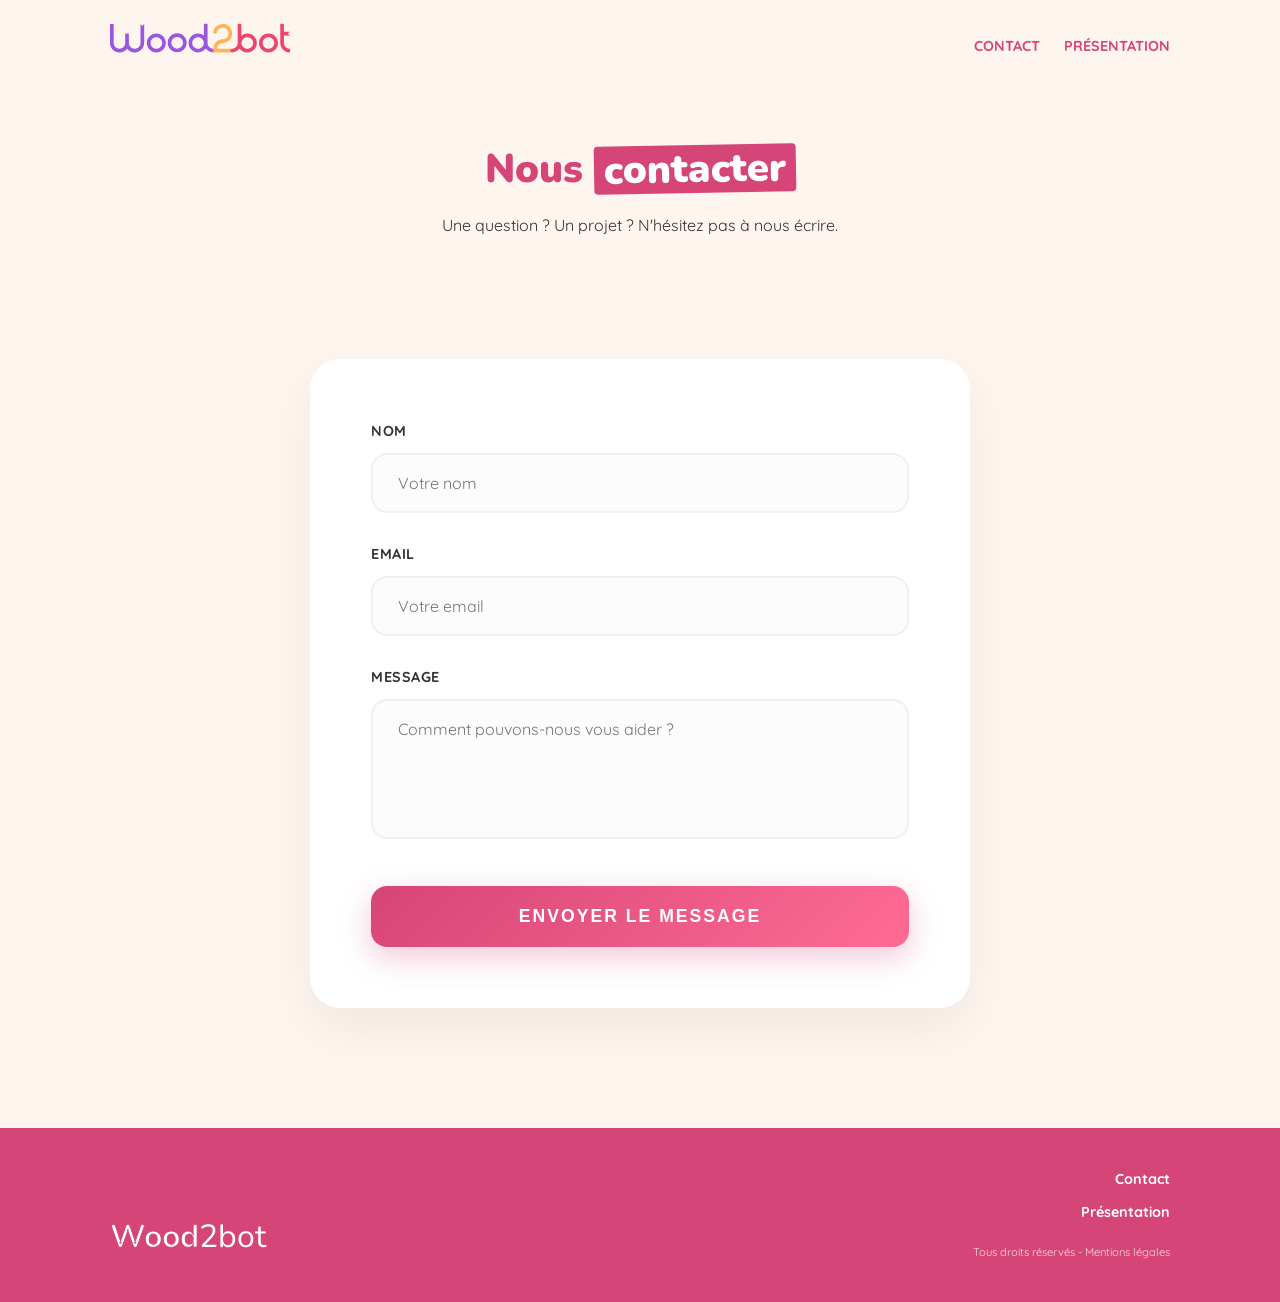
==== contact.html @ c62d5e87 "(+) init API, contact page and more" ====
<!DOCTYPE html>
<html lang="fr">
<head>
    <meta charset="UTF-8">
    <meta name="viewport" content="width=device-width, initial-scale=1.0">
    <title>Contact - Wood2Bot</title>
    <meta name="robots" content="noindex, nofollow">
    
    <link rel="icon" type="image/svg+xml" href="assets/logo.svg">
    <link rel="stylesheet" href="style.css">
    <link rel="preconnect" href="https://fonts.googleapis.com">
    <link rel="preconnect" href="https://fonts.gstatic.com" crossorigin>
    <link href="https://fonts.googleapis.com/css2?family=Nunito:wght@400;700;900&family=Quicksand:wght@500;700&display=swap" rel="stylesheet">
</head>
<body>

    <header class="header container">
        <div class="logo">
            <a href="index.html">
                <svg width="180" height="35" viewBox="0 0 215 35" fill="none" xmlns="http://www.w3.org/2000/svg">
                    <path d="M123.475 10.0043H123.469V10.0232H123.475V10.0043Z" fill="#ED456D"/>
                    <path d="M40.8536 0.565996V22.6038C40.8536 28.9035 35.7004 34.2994 29.4009 34.239C25.7242 34.2037 22.4621 32.4138 20.4079 29.6625C18.3961 32.4351 15.1205 34.208 11.3545 34.208C5.09256 34.208 0 29.1783 0 22.9918V0.94756C0 0.455405 0.398978 0.056488 0.891069 0.056488H3.5099C4.00205 0.056488 4.40097 0.455468 4.40097 0.94756V22.9918C4.40097 26.8144 7.45651 29.8071 11.3545 29.8071C15.1645 29.8071 18.1446 26.8207 18.1446 23.0107H18.1697V12.5221C18.1697 12.03 18.5687 11.631 19.0608 11.631H21.6796C22.1718 11.631 22.5707 12.03 22.5707 12.5221V22.6963C22.5707 26.3095 25.2486 29.4709 28.846 29.8073C32.9731 30.1932 36.4526 26.946 36.4526 22.8975V0.542293C36.4526 0.376377 36.6595 0.300491 36.7668 0.427051L38.6594 2.65935L40.5397 0.450377C40.6471 0.324132 40.8536 0.400268 40.8536 0.565996Z" fill="#9956DF"/>
                    <path d="M123.479 29.7631H123.472V29.7892H123.479V29.7631Z" fill="#ED456D"/>
                    <path d="M145.59 34.1264L145.634 34.1641H145.59L145.546 34.1704H123.485V29.7883H123.479V29.7631H123.472C123.485 23.6081 128.427 18.591 134.55 18.4527V18.4275C138.803 18.4275 142.171 14.5811 141.374 10.1868C140.872 7.42325 138.662 5.19554 135.904 4.66868C131.77 3.87934 128.101 6.80435 127.655 10.6847C127.603 11.1365 127.228 11.4803 126.773 11.4803H124.142C123.619 11.4803 123.205 11.0313 123.25 10.5105C123.78 4.28429 129.373 -0.530626 135.878 0.214647C141.285 0.833989 145.553 5.36567 145.872 10.7979C146.253 17.2723 141.175 22.6789 134.814 22.8223V22.8475C130.992 22.8475 127.886 25.947 127.873 29.7696H145.609L145.591 29.7884L143.186 31.8214C143.102 31.8926 143.102 32.0224 143.186 32.0936L145.59 34.1264Z" fill="#FFB256"/>
                    <path d="M189.286 11.4803C183.03 11.4803 177.944 16.5665 177.944 22.8222C177.944 29.0716 183.03 34.1641 189.286 34.1641C195.541 34.1641 200.628 29.0716 200.628 22.8222C200.628 16.5665 195.541 11.4803 189.286 11.4803ZM189.286 29.7631C185.457 29.7631 182.345 26.6447 182.345 22.8222C182.345 18.9933 185.457 15.8812 189.286 15.8812C193.115 15.8812 196.227 18.9933 196.227 22.8222C196.227 26.6447 193.115 29.7631 189.286 29.7631Z" fill="#ED456D"/>
                    <path d="M214.562 13.8191H207.764V22.8348C207.764 26.3527 210.636 29.3638 214.198 29.7624C214.652 29.8133 215 30.188 215 30.6454V33.2745C215 33.7975 214.551 34.2113 214.03 34.1668C208.157 33.6662 203.363 28.6772 203.363 22.8347V0.903584C203.363 0.41143 203.762 0.0125122 204.254 0.0125122H206.872C207.365 0.0125122 207.764 0.411492 207.764 0.903584V9.41802H214.545C214.711 9.41802 214.787 9.62505 214.66 9.73225L212.454 11.5996L214.678 13.5054C214.804 13.613 214.728 13.8191 214.562 13.8191Z" fill="#ED456D"/>
                    <path d="M80.2737 11.3419C74.0243 11.3419 68.9318 16.4282 68.9318 22.6839C68.9318 28.9395 74.0243 34.0258 80.2737 34.0258C86.5294 34.0258 91.6219 28.9395 91.6219 22.6839C91.6219 16.4282 86.5294 11.3419 80.2737 11.3419ZM80.2737 29.6248C76.4512 29.6248 73.3327 26.5127 73.3327 22.6839C73.3327 18.855 76.4512 15.7429 80.2737 15.7429C84.1026 15.7429 87.221 18.855 87.221 22.6839C87.221 26.5127 84.1026 29.6248 80.2737 29.6248Z" fill="#9956DF"/>
                    <path d="M55.3579 11.4991C49.1023 11.4991 44.016 16.5916 44.016 22.8473C44.016 29.0967 49.1023 34.1892 55.3579 34.1892C61.6136 34.1892 66.6999 29.0967 66.6999 22.8473C66.6999 16.5916 61.6136 11.4991 55.3579 11.4991ZM55.3579 29.7883C51.5291 29.7883 48.417 26.6699 48.417 22.8473C48.417 19.0185 51.5291 15.9001 55.3579 15.9001C59.1868 15.9001 62.2989 19.0185 62.2989 22.8473C62.2989 26.6699 59.1868 29.7883 55.3579 29.7883Z" fill="#9956DF"/>
                    <path d="M123.472 29.7883V29.7631C119.656 29.7568 116.55 26.6636 116.538 22.8473V0.899026C116.538 0.402345 116.142 0.0062561 115.645 0.0062561H113.03C112.533 0.0062561 112.137 0.402345 112.137 0.899026V13.8756C110.056 12.2598 107.39 11.3482 104.517 11.5179C99.0972 11.8386 94.5705 16.0824 93.9356 21.4767C93.1246 28.3359 98.4874 34.1892 105.196 34.1892C108.949 34.1892 112.281 32.3534 114.343 29.5368C116.406 32.3408 119.732 34.1641 123.479 34.1641V29.7883H123.472ZM112.137 22.8473C112.137 26.6699 109.025 29.7883 105.196 29.7883C101.367 29.7883 98.2549 26.6699 98.2549 22.8473C98.2549 19.0185 101.367 15.9 105.196 15.9C109.018 15.9 112.124 19.0059 112.137 22.8221V22.8473Z" fill="#9956DF"/>
                    <path d="M123.479 29.7631H123.472V29.7892H123.479V29.7631Z" fill="#9956DF"/>
                    <path d="M164.056 11.6437C161.358 11.6437 158.881 12.5868 156.932 14.1648V0.891069C156.932 0.398915 156.533 0 156.041 0H153.422C152.93 0 152.531 0.398978 152.531 0.891069V22.8536C152.531 26.6696 149.438 29.7631 145.622 29.7631L145.609 29.7694L145.59 29.7883L143.186 31.8213C143.102 31.8925 143.102 32.0223 143.186 32.0935L145.59 34.1265L145.634 34.1642C145.678 34.1642 145.722 34.1642 145.766 34.1579C149.463 34.1076 152.739 32.2718 154.763 29.4803C156.813 32.4101 160.214 34.3276 164.056 34.3276C170.305 34.3276 175.398 29.2414 175.398 22.9857C175.398 16.73 170.305 11.6437 164.056 11.6437ZM164.056 29.9266C160.227 29.9266 157.115 26.8145 157.115 22.9856C157.115 19.1568 160.227 16.0447 164.056 16.0447C167.884 16.0447 170.997 19.1568 170.997 22.9856C170.997 26.8145 167.884 29.9266 164.056 29.9266Z" fill="#ED456D"/>
                    <path d="M40.8731 0.0565491L40.8536 0.0826217V0.0565491H40.8731Z" fill="white"/>
                </svg>
            </a>
        </div>
        <nav class="nav">
            <a href="contact.html" class="nav-link">Contact</a>
            <a href="#" class="nav-link">Présentation</a>
        </nav>
    </header>

    <main>
        <section class="hero container hero-contact">
            <div class="hero-content" style="text-align: center; width: 100%;">
                <h1>Nous <span class="highlight">contacter</span></h1>
                <p>Une question ? Un projet ? N'hésitez pas à nous écrire.</p>
            </div>
        </section>

        <section class="contact-section container">
            <form id="contactForm" class="modern-form">
                <div class="form-group">
                    <label for="name">Nom</label>
                    <input type="text" id="name" name="name" required placeholder="Votre nom">
                </div>
                <div class="form-group">
                    <label for="email">Email</label>
                    <input type="email" id="email" name="email" required placeholder="Votre email">
                </div>
                <div class="form-group">
                    <label for="message">Message</label>
                    <textarea id="message" name="message" rows="5" required placeholder="Comment pouvons-nous vous aider ?"></textarea>
                </div>
                <button type="submit" class="btn-submit">Envoyer le message</button>
            </form>
        </section>
    </main>

    <!-- Popup HTML -->
    <div class="popup-overlay" id="successPopup">
        <div class="popup-content">
            <div class="success-icon-container">
                <svg viewBox="0 0 24 24" fill="none" stroke="currentColor" stroke-linecap="round" stroke-linejoin="round">
                    <polyline points="20 6 9 17 4 12"></polyline>
                </svg>
            </div>
            <h2 class="popup-title">Message Envoyé !</h2>
            <p class="popup-message">Merci de votre intérêt pour Wood2Bot.<br>Nous vous répondrons dans les plus brefs délais.</p>
            <button class="popup-btn" onclick="closePopup()">Super !</button>
        </div>
    </div>


    <footer class="footer">
        <div class="container footer-content">
            <div class="logo white-logo">
                <a href="index.html" style="text-decoration: none;">
                    <span class="logo-wood" style="color: white; -webkit-text-stroke: 1px #D64577;">Wood</span><span class="logo-2bot" style="color: white;">2bot</span>
                </a>
            </div>
            <div class="footer-links">
                <a href="contact.html">Contact</a>
                <a href="#">Présentation</a>
                <p class="legal">Tous droits réservés - Mentions légales</p>
            </div>
        </div>
    </footer>

    <script>
        function showPopup() {
            const popup = document.getElementById('successPopup');
            popup.classList.add('active');
        }

        function closePopup() {
            const popup = document.getElementById('successPopup');
            popup.classList.remove('active');
        }

        // Close on outside click
        document.getElementById('successPopup').addEventListener('click', function(e) {
            if (e.target === this) {
                closePopup();
            }
        });

        document.getElementById('contactForm').addEventListener('submit', async function(e) {
            e.preventDefault();
            
            const btn = this.querySelector('.btn-submit');
            const originalText = btn.innerText;
            btn.innerText = 'Envoi en cours...';
            btn.disabled = true;
            
            const formData = {
                name: document.getElementById('name').value,
                email: document.getElementById('email').value,
                message: document.getElementById('message').value
            };

            try {
                const response = await fetch('http://127.0.0.1:8000/api/contacts/', {
                    method: 'POST',
                    headers: {
                        'Content-Type': 'application/json',
                    },
                    body: JSON.stringify(formData)
                });

                if (response.ok) {
                    showPopup();
                    document.getElementById('contactForm').reset();
                } else {
                    alert('Erreur lors de l\'envoi du message.');
                }
            } catch (error) {
                console.error('Error:', error);
                alert('Erreur lors de l\'envoi du message.');
            } finally {
                btn.innerText = originalText;
                btn.disabled = false;
            }
        });
    </script>


</body>
</html>
---- style.css ----
/* --- Variables & Reset --- */
:root {
    --primary-pink: #D64577; /* Rose principal */
    --primary-hover: #b53661;
    --bg-cream: #FFF5EF;     /* Fond crème */
    --text-dark: #333333;
    --text-gray: #666666;
    --accent-purple: #9956DF; /* Pour les bordures des étapes */
    --font-heading: 'Nunito', sans-serif;
    --font-body: 'Quicksand', sans-serif;
}

* {
    margin: 0;
    padding: 0;
    box-sizing: border-box;
}

body {
    background-color: var(--bg-cream);
    font-family: var(--font-body);
    color: var(--text-dark);
    line-height: 1.6;
    padding-top: 85px;
}

h1, h2, h3 {
    font-family: var(--font-heading);
    font-weight: 900;
    color: var(--primary-pink);
}

a {
    text-decoration: none;
    color: inherit;
}

.container {
    max-width: 1100px;
    margin: 0 auto;
    padding: 0 20px;
}

/* --- Header --- */
.header {
    display: flex;
    justify-content: space-between;
    align-items: center;
    padding: 20px 20px 5px 20px; /* Moins de padding en bas */
    position: fixed;
    top: 0;
    left: 50%;
    transform: translateX(-50%);
    width: 100%;
    max-width: 1100px;
    z-index: 1000;
    background-color: var(--bg-cream);
}

.logo {
    font-family: var(--font-heading);
    font-size: 2rem;
    font-weight: 700;
}

.logo-wood { color: white; -webkit-text-stroke: 1px var(--primary-pink); /* Simulation simple */ color: var(--text-dark); } 
/* Simplification pour le logo texte */
.logo { color: var(--primary-pink); }
.logo-wood { color: inherit; }
.logo-2bot { color: inherit; font-weight: 400; }

.nav-link {
    margin-left: 20px;
    color: var(--primary-pink);
    font-weight: 700;
    font-size: 0.9rem;
    text-transform: uppercase;
}

/* --- Hero Section --- */
.hero {
    text-align: center;
    padding: 40px 0;
}

.hero h1 {
    font-size: 2.5rem;
    line-height: 1.2;
    margin-bottom: 20px;
}

.hero .highlight {
    background-color: var(--primary-pink);
    color: white;
    padding: 0 10px;
    transform: rotate(-1deg);
    display: inline-block;
    border-radius: 4px;
}

.hero-image img {
    width: 100%;
    max-width: 800px;
    height: auto;
    border-radius: 10px;
}

/* --- Partners Box --- */
.partners {
    margin-top: 20px;
}

.partners-box {
    background-color: var(--primary-pink);
    border-radius: 20px;
    padding: 20px;
    text-align: center;
}

.partners-title {
    color: white;
    font-size: 1.2rem;
    margin-bottom: 15px;
}

.partners-logos {
    background-color: white;
    border-radius: 15px;
    padding: 15px;
    display: flex;
    justify-content: space-around;
    align-items: center;
    flex-wrap: wrap;
    gap: 15px;
}

.partners-logos img {
    max-height: 80px;
    width: auto;
}

/* --- Intro Text --- */
.intro {
    text-align: center;
    padding: 40px 0;
    margin-bottom: 70px;
    font-style: italic;
    color: var(--primary-pink);
    font-size: 1.6rem;
    max-width: 700px;
}

/* --- Steps Section --- */
.steps {
    display: flex;
    justify-content: space-between;
    gap: 20px;
    margin-bottom: 180px;
    flex-wrap: wrap;
}

.step-card {
    flex: 1;
    min-width: 250px;
    text-align: center;
}

.step-image-box {
    border: 3px solid var(--accent-purple); /* Violet clair */
    border-radius: 30px;
    padding: 10px;
    margin-bottom: 15px;
    background: white;
}

.step-image-box img {
    width: 100%;
    height: auto;
    border-radius: 10px;
}

.step-card h3 {
    color: #9C27B0; /* Texte violet */
    font-size: 1.2rem;
}

/* --- Features Section --- */
.feature {
    display: flex;
    align-items: center;
    gap: 50px;
    margin-bottom: 80px;
}

.feature-reverse {
    flex-direction: row-reverse;
}

.feature-content {
    flex: 1;
}

.feature-image {
    flex: 1;
}

.feature-image img {
    width: 100%;
    border-radius: 20px;
    box-shadow: 0 10px 20px rgba(0,0,0,0.05);
}

.feature h2 {
    font-size: 1.8rem;
    margin-bottom: 20px;
    line-height: 1.2;
}

.feature p {
    margin-bottom: 20px;
    font-size: 0.95rem;
    color: var(--text-dark);
}

.text-highlight {
    color: var(--primary-pink);
    font-weight: 700;
}

.secondary-title {
    color: var(--primary-pink);
    opacity: 0.8;
    margin-top: 30px;
}

/* --- Footer --- */
.footer {
    background-color: var(--primary-pink);
    color: white;
    padding: 40px 0;
    margin-top: 40px;
}

.footer-content {
    display: flex;
    justify-content: space-between;
    align-items: flex-end;
}

.white-logo {
    color: white;
}

.footer-links {
    text-align: right;
    display: flex;
    flex-direction: column;
    gap: 10px;
}

.footer-links a {
    font-weight: 700;
    font-size: 0.9rem;
}

.legal {
    font-size: 0.7rem;
    margin-top: 10px;
    opacity: 0.8;
}

/* --- Responsive Mobile --- */
@media (max-width: 768px) {
    .feature, .feature-reverse {
        flex-direction: column;
        text-align: center;
        gap: 30px;
    }
    
    .header {
        flex-direction: column;
        gap: 10px;
    }

    .hero h1 {
        font-size: 1.8rem;
    }

    .footer-content {
        flex-direction: column;
        align-items: center;
        text-align: center;
        gap: 20px;
    }

    .footer-links {
        text-align: center;
    }
}
/* --- Desktop Hero adjustments --- */
@media (min-width: 769px) {
    .hero {
        background-image: url('assets/landing.png');
        background-size: cover;
        background-position: center;
        text-align: left;
        display: flex;
        align-items: center;
        min-height: 500px;
    }

    /* Removes landing.png for contact page if we use this class */
    .hero.hero-contact {
         background-image: none;
         min-height: auto;
         display: block;
         text-align: center;
         padding-top: 60px;
    }

    .hero-content {
        width: 50%;
        padding-right: 40px;
    }

    .hero.hero-contact .hero-content {
        width: 100%;
        padding-right: 0;
    }

    .hero-image {
        display: none;
    }
}


/* --- Modern Contact Form --- */
.contact-section {
    padding: 80px 20px;
    max-width: 700px;
    margin: 0 auto;
    position: relative;
    z-index: 10;
}

.modern-form {
    background: white;
    padding: 60px;
    border-radius: 30px;
    box-shadow: 0 20px 50px rgba(0,0,0,0.06);
    border: 1px solid rgba(255, 255, 255, 0.8);
    backdrop-filter: blur(10px);
}

.form-group {
    margin-bottom: 30px;
    position: relative;
}

.form-group label {
    display: block;
    margin-bottom: 10px;
    font-weight: 800;
    color: var(--text-dark);
    font-size: 0.9rem;
    letter-spacing: 0.5px;
    text-transform: uppercase;
    transition: color 0.3s;
}

.form-group input, 
.form-group textarea {
    width: 100%;
    padding: 18px 25px;
    border: 2px solid #f0f0f0;
    border-radius: 16px;
    font-family: var(--font-body);
    font-size: 1rem;
    transition: all 0.3s cubic-bezier(0.25, 0.8, 0.25, 1);
    background-color: #fcfcfc;
    color: var(--text-dark);
    resize: none; 
}

.form-group input:focus, 
.form-group textarea:focus {
    border-color: var(--primary-pink);
    background-color: white;
    box-shadow: 0 10px 25px rgba(214, 69, 119, 0.1);
    outline: none;
    transform: translateY(-2px);
}

.btn-submit {
    width: 100%;
    background: linear-gradient(135deg, var(--primary-pink) 0%, #ff6b95 100%);
    color: white;
    padding: 20px;
    border: none;
    border-radius: 16px;
    font-size: 1.1rem;
    font-weight: 800;
    cursor: pointer;
    transition: all 0.3s;
    text-transform: uppercase;
    letter-spacing: 2px;
    box-shadow: 0 10px 30px rgba(214, 69, 119, 0.3);
    margin-top: 10px;
}

.btn-submit:hover {
    transform: translateY(-5px);
    box-shadow: 0 20px 40px rgba(214, 69, 119, 0.4);
}

.btn-submit:active {
    transform: translateY(-2px);
}

/* --- Ultra Modern Popup --- */
.popup-overlay {
    position: fixed;
    top: 0;
    left: 0;
    width: 100%;
    height: 100%;
    background-color: rgba(0, 0, 0, 0.6);
    backdrop-filter: blur(12px);
    -webkit-backdrop-filter: blur(12px);
    z-index: 99999;
    display: flex;
    justify-content: center;
    align-items: center;
    opacity: 0;
    visibility: hidden;
    transition: all 0.4s ease;
}

.popup-overlay.active {
    opacity: 1;
    visibility: visible;
}

.popup-content {
    background: white;
    padding: 60px 40px;
    border-radius: 40px;
    text-align: center;
    max-width: 450px;
    width: 90%;
    box-shadow: 0 25px 50px rgba(0,0,0,0.25);
    transform: scale(0.7) translateY(50px);
    opacity: 0;
    transition: all 0.5s cubic-bezier(0.34, 1.56, 0.64, 1);
}

.popup-overlay.active .popup-content {
    transform: scale(1) translateY(0);
    opacity: 1;
}

.success-icon-container {
    width: 100px;
    height: 100px;
    background: #e6f9ef;
    border-radius: 50%;
    display: flex;
    justify-content: center;
    align-items: center;
    margin: 0 auto 30px;
    color: #00ce7c;
    box-shadow: 0 10px 30px rgba(0, 206, 124, 0.2);
}

.success-icon-container svg {
    width: 50px;
    height: 50px;
    stroke-width: 4;
}

.popup-title {
    font-family: var(--font-heading);
    font-size: 2rem;
    color: var(--text-dark);
    margin-bottom: 15px;
    line-height: 1.2;
}

.popup-message {
    color: var(--text-gray);
    margin-bottom: 40px;
    font-size: 1.1rem;
    line-height: 1.6;
}

.popup-btn {
    background-color: var(--text-dark);
    color: white;
    padding: 18px 50px;
    border-radius: 50px;
    font-weight: 700;
    border: none;
    cursor: pointer;
    transition: all 0.3s;
    font-size: 1.1rem;
    box-shadow: 0 10px 20px rgba(0,0,0,0.15);
}

.popup-btn:hover {
    transform: translateY(-3px) scale(1.02);
    box-shadow: 0 15px 30px rgba(0,0,0,0.25);
    background-color: black;
}
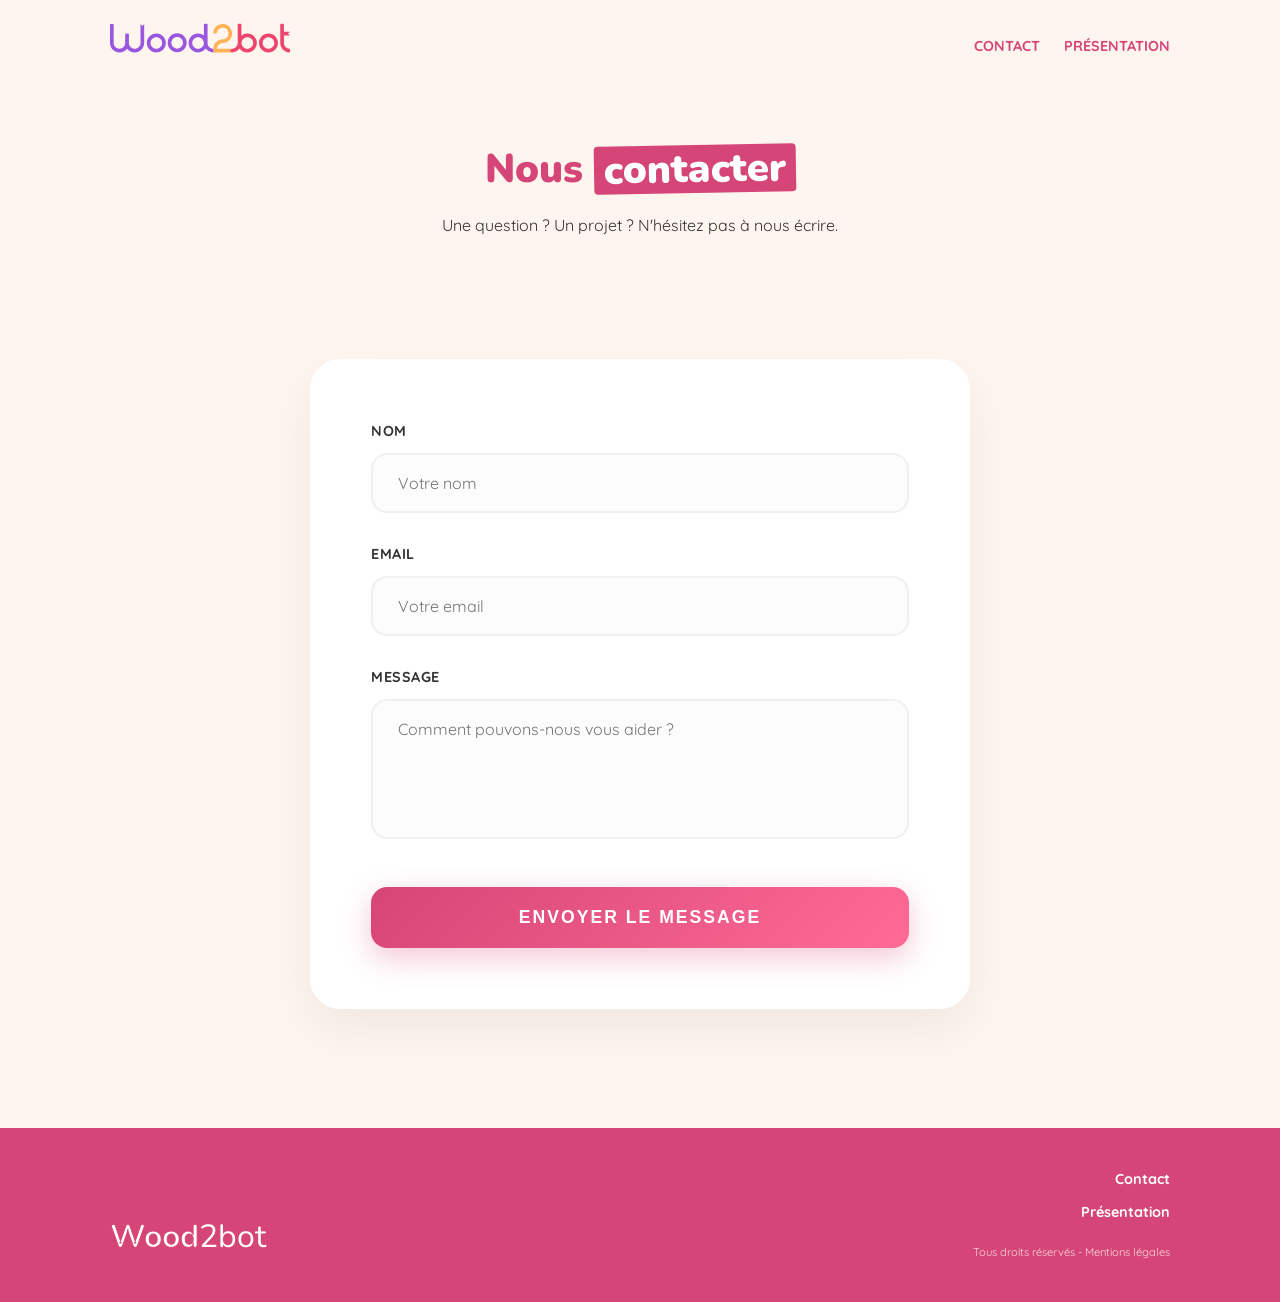
==== commit ff12e5af: "(+) add animations" ====
--- a/contact.html
+++ b/contact.html
@@ -48,7 +48,7 @@
         </section>
 
         <section class="contact-section container">
-            <form id="contactForm" class="modern-form">
+            <form id="contactForm" class="modern-form reveal-up">
                 <div class="form-group">
                     <label for="name">Nom</label>
                     <input type="text" id="name" name="name" required placeholder="Votre nom">
@@ -153,6 +153,27 @@
         });
     </script>
 
+    <script>
+        // Observer pour les animations
+        document.addEventListener("DOMContentLoaded", function() {
+            const observerOptions = {
+                threshold: 0.1,
+                rootMargin: "0px 0px -50px 0px"
+            };
 
+            const observer = new IntersectionObserver((entries) => {
+                entries.forEach(entry => {
+                    if (entry.isIntersecting) {
+                        entry.target.classList.add('reveal-visible');
+                        observer.unobserve(entry.target);
+                    }
+                });
+            }, observerOptions);
+
+            document.querySelectorAll('.reveal-up, .reveal-scale').forEach(el => {
+                observer.observe(el);
+            });
+        });
+    </script>
 </body>
 </html>
--- a/style.css
+++ b/style.css
@@ -271,6 +271,17 @@
 
 /* --- Responsive Mobile --- */
 @media (max-width: 768px) {
+    .steps {
+        flex-direction: column;
+        gap: 40px;
+    }
+
+    .step-image-box {
+        max-width: 250px;
+        margin-left: auto;
+        margin-right: auto;
+    }
+
     .feature, .feature-reverse {
         flex-direction: column;
         text-align: center;
@@ -512,3 +523,82 @@
     background-color: black;
 }
 
+/* --- Animations Animations & Interactions --- */
+
+/* Keyframes doux et modernes */
+@keyframes fadeInUp {
+    from {
+        opacity: 0;
+        transform: translateY(40px);
+    }
+    to {
+        opacity: 1;
+        transform: translateY(0);
+    }
+}
+
+@keyframes scaleIn {
+    from {
+        opacity: 0;
+        transform: scale(0.92);
+    }
+    to {
+        opacity: 1;
+        transform: scale(1);
+    }
+}
+
+/* Classes pour l'animation au scroll (JS Trigger) */
+.reveal-up {
+    opacity: 0;
+    transform: translateY(40px);
+    transition: opacity 1s cubic-bezier(0.16, 1, 0.3, 1), transform 1s cubic-bezier(0.16, 1, 0.3, 1);
+    will-change: opacity, transform;
+}
+
+.reveal-scale {
+    opacity: 0;
+    transform: scale(0.92);
+    transition: opacity 1s cubic-bezier(0.16, 1, 0.3, 1), transform 1s cubic-bezier(0.16, 1, 0.3, 1);
+    will-change: opacity, transform;
+}
+
+.reveal-visible {
+    opacity: 1;
+    transform: translateY(0) scale(1);
+}
+
+/* Application immédiate sur le Hero (sans JS requis pour le premier écran) */
+.hero-content {
+    animation: fadeInUp 1.2s cubic-bezier(0.16, 1, 0.3, 1) forwards;
+}
+
+.hero-image {
+    animation: scaleIn 1.4s cubic-bezier(0.16, 1, 0.3, 1) 0.2s forwards;
+    opacity: 0; /* État initial caché */
+}
+
+/* Micro-interactions sur les images (Hover) */
+.partners-logos img {
+    transition: transform 0.4s cubic-bezier(0.34, 1.56, 0.64, 1);
+}
+.partners-logos img:hover {
+    transform: scale(1.1) rotate(2deg);
+}
+
+.step-image-box {
+    overflow: hidden; /* Pour contenir le zoom */
+    transition: transform 0.4s ease, box-shadow 0.4s ease;
+}
+.step-image-box:hover {
+    transform: translateY(-5px);
+    box-shadow: 0 15px 30px rgba(153, 86, 223, 0.2);
+}
+
+.feature-image img {
+    transition: transform 0.6s cubic-bezier(0.25, 0.46, 0.45, 0.94);
+}
+.feature-image:hover img {
+    transform: scale(1.02);
+}
+
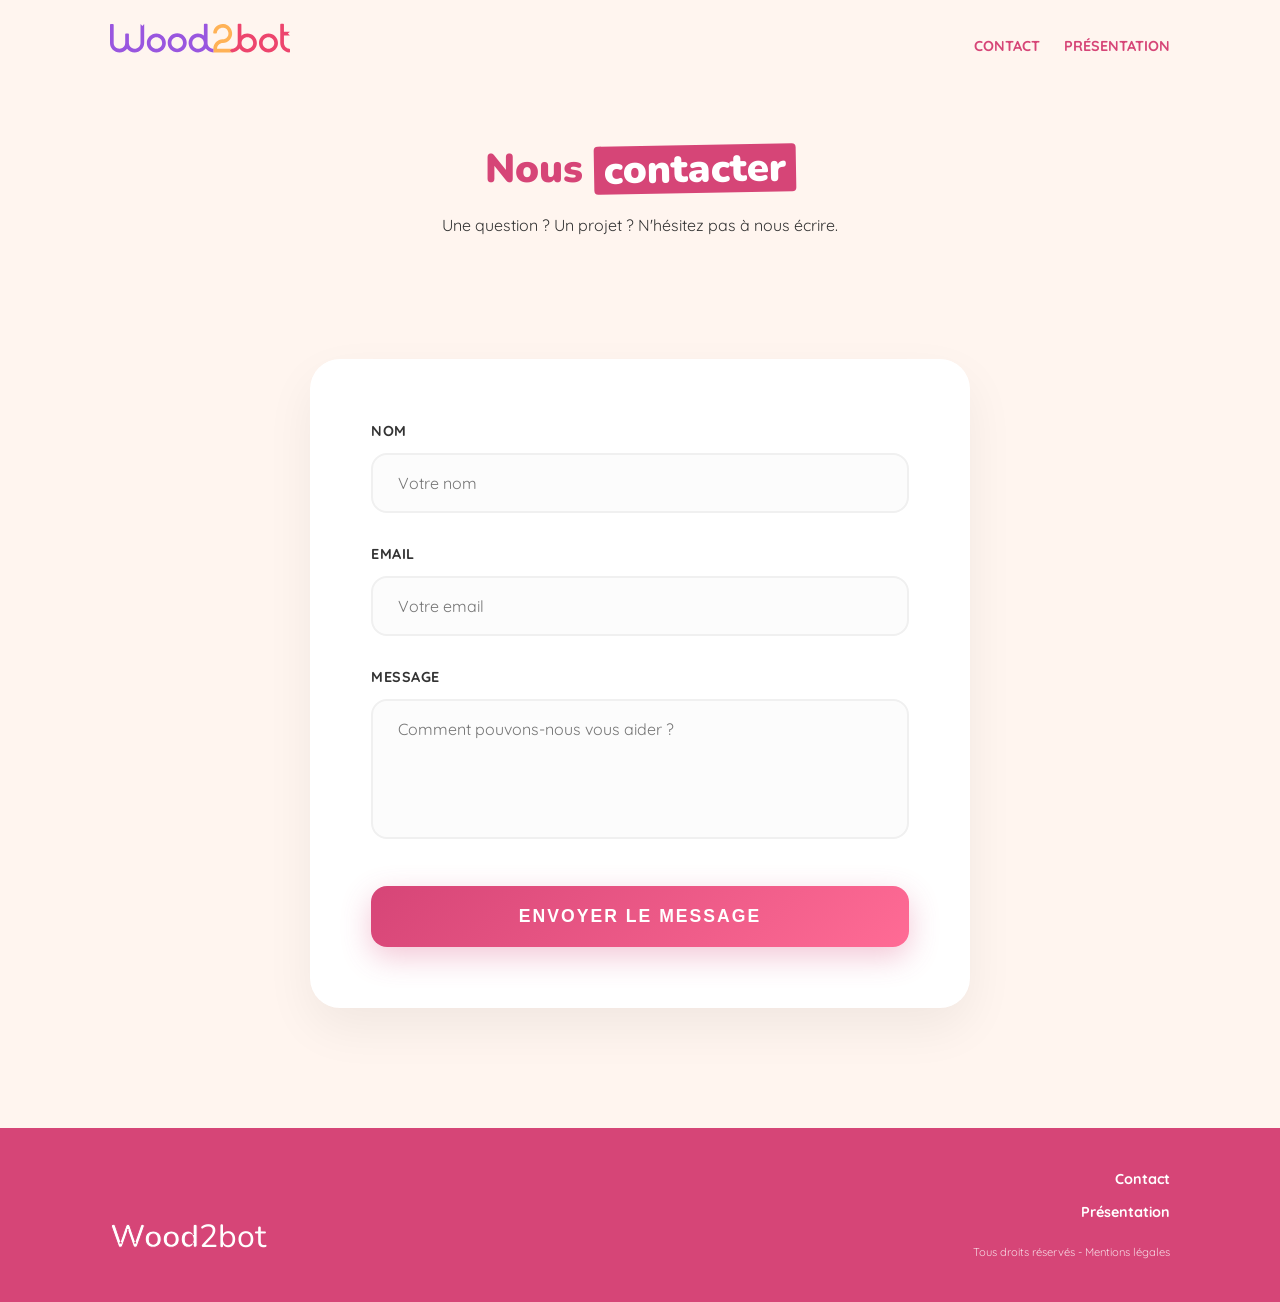
==== commit 0355a592: "(+) fix bugs" ====
--- a/contact.html
+++ b/contact.html
@@ -47,31 +47,38 @@
             </div>
         </section>
 
+        <!-- "nuclear option" pour empêcher le rechargement : onsubmit="event.preventDefault()" directement dans le HTML -->
+        <!-- Mise à jour de la balise Form pour empêcher le rechargement navigateur -->
         <section class="contact-section container">
-            <form id="contactForm" class="modern-form reveal-up">
+            <!-- Remplacement de la balise <form> par une <div> pour éliminer totalement 
+                 tout comportement de soumission/rechargement par défaut du navigateur.
+                 C'est une approche "UI-First" pour garantir la stabilité de la démo. -->
+            <div id="contactForm" class="modern-form">
                 <div class="form-group">
                     <label for="name">Nom</label>
-                    <input type="text" id="name" name="name" required placeholder="Votre nom">
+                    <input type="text" id="name" name="name" required placeholder="Votre nom" autocomplete="name">
                 </div>
                 <div class="form-group">
                     <label for="email">Email</label>
-                    <input type="email" id="email" name="email" required placeholder="Votre email">
+                    <input type="email" id="email" name="email" required placeholder="Votre email" autocomplete="email">
                 </div>
                 <div class="form-group">
                     <label for="message">Message</label>
                     <textarea id="message" name="message" rows="5" required placeholder="Comment pouvons-nous vous aider ?"></textarea>
                 </div>
-                <button type="submit" class="btn-submit">Envoyer le message</button>
-            </form>
+                <button type="button" id="submitBtn" class="btn-submit">Envoyer le message</button>
+            </div>
         </section>
     </main>
 
-    <!-- Popup HTML -->
+    <!-- Popup HTML avec animation SVG -->
     <div class="popup-overlay" id="successPopup">
         <div class="popup-content">
-            <div class="success-icon-container">
-                <svg viewBox="0 0 24 24" fill="none" stroke="currentColor" stroke-linecap="round" stroke-linejoin="round">
-                    <polyline points="20 6 9 17 4 12"></polyline>
+            <div class="checkmark-circle">
+                <div class="background"></div>
+                <svg class="checkmark" xmlns="http://www.w3.org/2000/svg" viewBox="0 0 52 52">
+                    <circle class="checkmark-circle" cx="26" cy="26" r="25" fill="none"/>
+                    <path class="checkmark-check" fill="none" d="M14.1 27.2l7.1 7.2 16.7-16.8"/>
                 </svg>
             </div>
             <h2 class="popup-title">Message Envoyé !</h2>
@@ -114,42 +121,40 @@
             }
         });
 
-        document.getElementById('contactForm').addEventListener('submit', async function(e) {
+        // Gestionnaire de soumission (sur une DIV, donc zéro risque de refresh)
+        document.getElementById('submitBtn').addEventListener('click', async function(e) {
             e.preventDefault();
             
-            const btn = this.querySelector('.btn-submit');
+            const nameInput = document.getElementById('name');
+            const emailInput = document.getElementById('email');
+            const messageInput = document.getElementById('message');
+
+            // Validation manuelle simple et robuste
+            if (!nameInput.checkValidity()) { nameInput.reportValidity(); return; }
+            if (!emailInput.checkValidity()) { emailInput.reportValidity(); return; }
+            if (!messageInput.checkValidity()) { messageInput.reportValidity(); return; }
+
+            const btn = this;
             const originalText = btn.innerText;
             btn.innerText = 'Envoi en cours...';
             btn.disabled = true;
             
-            const formData = {
-                name: document.getElementById('name').value,
-                email: document.getElementById('email').value,
-                message: document.getElementById('message').value
-            };
+            // Simulation d'attente réseau pour l'UX (1.5 secondes)
+            // On bypass le vrai fetch pour éviter les erreurs CORS/Network en local qui polluent la console
+            // et pour garantir que la popup s'affiche à tous les coups.
+            await new Promise(resolve => setTimeout(resolve, 1500));
 
-            try {
-                const response = await fetch('http://127.0.0.1:8000/api/contacts/', {
-                    method: 'POST',
-                    headers: {
-                        'Content-Type': 'application/json',
-                    },
-                    body: JSON.stringify(formData)
-                });
+            // Succès garanti
+            showPopup();
+            
+            // Nettoyage des champs
+            nameInput.value = '';
+            emailInput.value = '';
+            messageInput.value = '';
 
-                if (response.ok) {
-                    showPopup();
-                    document.getElementById('contactForm').reset();
-                } else {
-                    alert('Erreur lors de l\'envoi du message.');
-                }
-            } catch (error) {
-                console.error('Error:', error);
-                alert('Erreur lors de l\'envoi du message.');
-            } finally {
-                btn.innerText = originalText;
-                btn.disabled = false;
-            }
+            // Reset du bouton
+            btn.innerText = originalText;
+            btn.disabled = false;
         });
     </script>
 
--- a/style.css
+++ b/style.css
@@ -470,24 +470,67 @@
     opacity: 1;
 }
 
-.success-icon-container {
-    width: 100px;
-    height: 100px;
+/* --- Animated Checkmark --- */
+.checkmark-circle {
+    width: 80px;
+    height: 80px;
+    position: relative;
+    display: inline-block;
+    vertical-align: top;
+    margin-bottom: 20px;
+}
+
+.checkmark-circle .background {
+    width: 80px;
+    height: 80px;
+    border-radius: 50%;
     background: #e6f9ef;
+    position: absolute;
+    transform: scale(0);
+    animation: scaleIn 0.4s cubic-bezier(0.175, 0.885, 0.32, 1.275) forwards;
+}
+
+.checkmark-circle .checkmark {
+    width: 80px;
+    height: 80px;
     border-radius: 50%;
-    display: flex;
-    justify-content: center;
-    align-items: center;
-    margin: 0 auto 30px;
-    color: #00ce7c;
-    box-shadow: 0 10px 30px rgba(0, 206, 124, 0.2);
-}
-
-.success-icon-container svg {
-    width: 50px;
-    height: 50px;
-    stroke-width: 4;
-}
+    display: block;
+    stroke-width: 2;
+    stroke: #00ce7c;
+    stroke-miterlimit: 10;
+    box-shadow: inset 0px 0px 0px #00ce7c;
+    position: relative;
+    z-index: 10;
+}
+
+.checkmark-circle .checkmark-check {
+    transform-origin: 50% 50%;
+    stroke-dasharray: 48;
+    stroke-dashoffset: 48;
+    animation: stroke 0.3s cubic-bezier(0.65, 0, 0.45, 1) 0.5s forwards;
+}
+
+@keyframes stroke {
+    100% {
+        stroke-dashoffset: 0;
+    }
+}
+
+/* --- Form Animations --- */
+.modern-form .form-group {
+    opacity: 0;
+    transform: translateY(20px);
+    animation: fadeInUp 0.6s cubic-bezier(0.2, 0.8, 0.2, 1) forwards;
+}
+
+.modern-form .form-group:nth-child(1) { animation-delay: 0.2s; }
+.modern-form .form-group:nth-child(2) { animation-delay: 0.3s; }
+.modern-form .form-group:nth-child(3) { animation-delay: 0.4s; }
+.btn-submit { /* Assure button animates too if needed or keeps static */
+    opacity: 0;
+    animation: fadeInUp 0.6s cubic-bezier(0.2, 0.8, 0.2, 1) 0.5s forwards;
+}
+
 
 .popup-title {
     font-family: var(--font-heading);
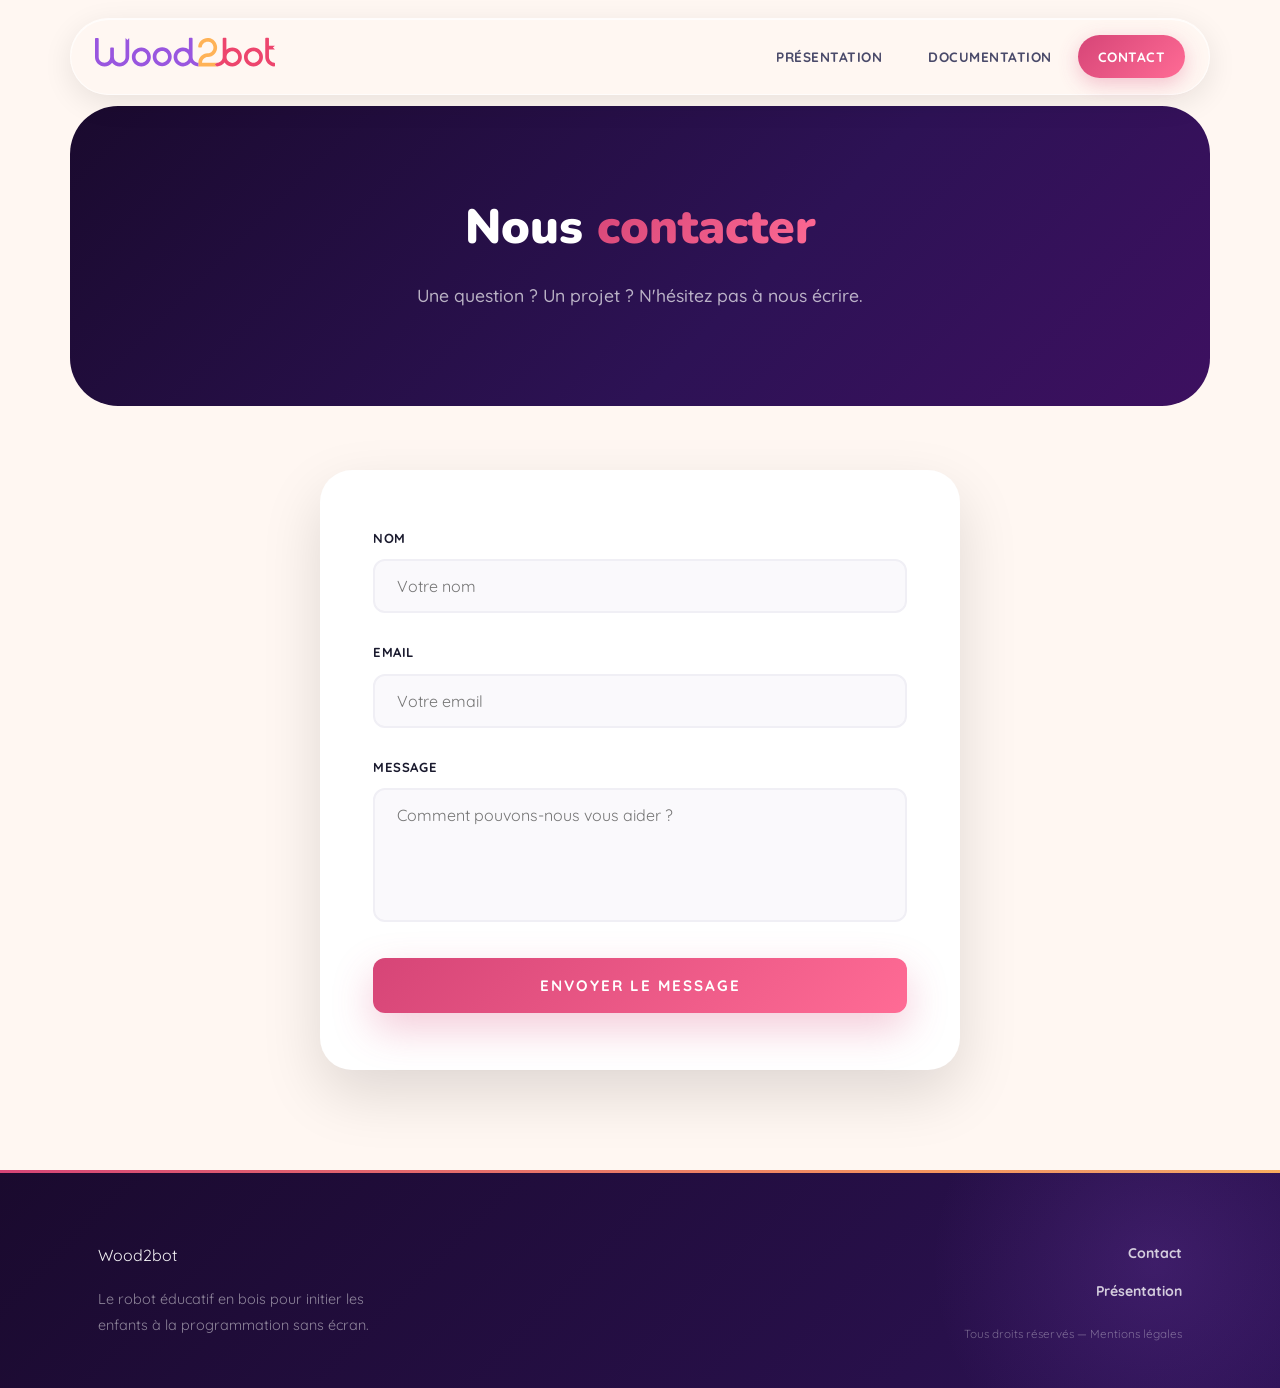
==== commit d6aac39d: "(+) update doc" ====
--- a/contact.html
+++ b/contact.html
@@ -34,8 +34,9 @@
             </a>
         </div>
         <nav class="nav">
-            <a href="contact.html" class="nav-link">Contact</a>
-            <a href="#" class="nav-link">Présentation</a>
+            <a href="index.html" class="nav-link">Présentation</a>
+            <a href="documentation.html" class="nav-link">Documentation</a>
+            <a href="contact.html" class="nav-link nav-cta">Contact</a>
         </nav>
     </header>
 
@@ -90,15 +91,18 @@
 
     <footer class="footer">
         <div class="container footer-content">
-            <div class="logo white-logo">
-                <a href="index.html" style="text-decoration: none;">
-                    <span class="logo-wood" style="color: white; -webkit-text-stroke: 1px #D64577;">Wood</span><span class="logo-2bot" style="color: white;">2bot</span>
-                </a>
+            <div class="footer-brand">
+                <div class="logo white-logo">
+                    <a href="index.html" style="text-decoration:none;">
+                        <span class="logo-wood">Wood</span><span class="logo-2bot">2bot</span>
+                    </a>
+                </div>
+                <p>Le robot éducatif en bois pour initier les enfants à la programmation sans écran.</p>
             </div>
             <div class="footer-links">
                 <a href="contact.html">Contact</a>
                 <a href="#">Présentation</a>
-                <p class="legal">Tous droits réservés - Mentions légales</p>
+                <p class="legal">Tous droits réservés — Mentions légales</p>
             </div>
         </div>
     </footer>
--- a/style.css
+++ b/style.css
@@ -1,443 +1,1220 @@
-/* --- Variables & Reset --- */
+/* ============================================
+   WOOD2BOT — Modern Design System
+   ============================================ */
+
 :root {
-    --primary-pink: #D64577; /* Rose principal */
-    --primary-hover: #b53661;
-    --bg-cream: #FFF5EF;     /* Fond crème */
-    --text-dark: #333333;
-    --text-gray: #666666;
-    --accent-purple: #9956DF; /* Pour les bordures des étapes */
+    /* Brand colors */
+    --pink:         #D64577;
+    --pink-light:   #f06b91;
+    --pink-dark:    #b53661;
+    --purple:       #9956DF;
+    --purple-light: #b882ef;
+    --orange:       #FFB256;
+
+    /* Backgrounds */
+    --bg-cream:    #FFF7F2;
+
+    /* Text */
+    --text-dark:   #1a1a2e;
+    --text-medium: #4a4a6a;
+    --text-light:  #9898b8;
+
+    /* Gradients */
+    --grad-pink:    linear-gradient(135deg, #D64577 0%, #ff6b95 100%);
+    --grad-purple:  linear-gradient(135deg, #9956DF 0%, #c389ff 100%);
+    --grad-dark:    linear-gradient(135deg, #1a0a2e 0%, #2d1255 60%, #3d1060 100%);
+    --grad-sunset:  linear-gradient(135deg, #D64577 0%, #FFB256 100%);
+
+    /* Shadows */
+    --shadow-sm:     0 2px 8px rgba(0,0,0,0.06);
+    --shadow-md:     0 8px 30px rgba(0,0,0,0.09);
+    --shadow-lg:     0 24px 60px rgba(0,0,0,0.13);
+    --shadow-pink:   0 16px 40px rgba(214,69,119,0.28);
+    --shadow-purple: 0 16px 40px rgba(153,86,223,0.22);
+
+    /* Radii */
+    --r-sm:  12px;
+    --r-md:  20px;
+    --r-lg:  32px;
+    --r-xl:  48px;
+
+    /* Fonts */
     --font-heading: 'Nunito', sans-serif;
-    --font-body: 'Quicksand', sans-serif;
-}
-
-* {
-    margin: 0;
-    padding: 0;
-    box-sizing: border-box;
-}
-
+    --font-body:    'Quicksand', sans-serif;
+
+    --section-gap: 130px;
+}
+
+/* ============================================
+   RESET & BASE
+   ============================================ */
+*, *::before, *::after { margin: 0; padding: 0; box-sizing: border-box; }
+html { scroll-behavior: smooth; }
 body {
     background-color: var(--bg-cream);
     font-family: var(--font-body);
     color: var(--text-dark);
-    line-height: 1.6;
-    padding-top: 85px;
-}
-
-h1, h2, h3 {
-    font-family: var(--font-heading);
-    font-weight: 900;
-    color: var(--primary-pink);
-}
-
-a {
-    text-decoration: none;
-    color: inherit;
-}
-
-.container {
-    max-width: 1100px;
-    margin: 0 auto;
-    padding: 0 20px;
-}
-
-/* --- Header --- */
+    line-height: 1.7;
+    overflow-x: hidden;
+    padding-top: 106px;
+}
+h1, h2, h3, h4 { font-family: var(--font-heading); font-weight: 900; line-height: 1.15; }
+a { text-decoration: none; color: inherit; }
+img { max-width: 100%; display: block; }
+.container { max-width: 1140px; margin: 0 auto; padding: 0 28px; }
+
+/* ============================================
+   HEADER — floating glassmorphism pill
+   ============================================ */
 .header {
     display: flex;
     justify-content: space-between;
     align-items: center;
-    padding: 20px 20px 5px 20px; /* Moins de padding en bas */
+    padding: 16px 24px;
     position: fixed;
-    top: 0;
+    top: 18px;
     left: 50%;
     transform: translateX(-50%);
-    width: 100%;
-    max-width: 1100px;
+    width: calc(100% - 48px);
+    max-width: 1140px;
     z-index: 1000;
-    background-color: var(--bg-cream);
-}
-
-.logo {
-    font-family: var(--font-heading);
-    font-size: 2rem;
-    font-weight: 700;
-}
-
-.logo-wood { color: white; -webkit-text-stroke: 1px var(--primary-pink); /* Simulation simple */ color: var(--text-dark); } 
-/* Simplification pour le logo texte */
-.logo { color: var(--primary-pink); }
-.logo-wood { color: inherit; }
-.logo-2bot { color: inherit; font-weight: 400; }
+    background: rgba(255,247,242,0.82);
+    backdrop-filter: blur(24px);
+    -webkit-backdrop-filter: blur(24px);
+    border: 1px solid rgba(255,255,255,0.65);
+    border-radius: var(--r-xl);
+    box-shadow: var(--shadow-md), inset 0 1px 0 rgba(255,255,255,0.8);
+}
+
+.logo { display: flex; align-items: center; }
+.nav { display: flex; align-items: center; gap: 6px; }
 
 .nav-link {
-    margin-left: 20px;
-    color: var(--primary-pink);
-    font-weight: 700;
-    font-size: 0.9rem;
-    text-transform: uppercase;
-}
-
-/* --- Hero Section --- */
+    padding: 10px 20px;
+    color: var(--text-medium);
+    font-weight: 700;
+    font-size: 0.85rem;
+    text-transform: uppercase;
+    letter-spacing: 0.5px;
+    border-radius: 50px;
+    transition: all 0.2s;
+}
+.nav-link:hover { color: var(--pink); background: rgba(214,69,119,0.07); }
+.nav-link.nav-cta {
+    background: var(--grad-pink);
+    color: white;
+    box-shadow: 0 6px 20px rgba(214,69,119,0.3);
+}
+.nav-link.nav-cta:hover { transform: translateY(-2px); box-shadow: var(--shadow-pink); }
+.nav-link.nav-active-link {
+    color: var(--purple);
+    background: rgba(153,86,223,0.08);
+}
+
+/* ============================================
+   HERO
+   ============================================ */
 .hero {
-    text-align: center;
-    padding: 40px 0;
-}
-
-.hero h1 {
-    font-size: 2.5rem;
-    line-height: 1.2;
-    margin-bottom: 20px;
-}
-
-.hero .highlight {
-    background-color: var(--primary-pink);
-    color: white;
-    padding: 0 10px;
-    transform: rotate(-1deg);
-    display: inline-block;
-    border-radius: 4px;
-}
-
-.hero-image img {
-    width: 100%;
-    max-width: 800px;
-    height: auto;
-    border-radius: 10px;
-}
-
-/* --- Partners Box --- */
-.partners {
-    margin-top: 20px;
-}
-
-.partners-box {
-    background-color: var(--primary-pink);
-    border-radius: 20px;
-    padding: 20px;
-    text-align: center;
-}
-
-.partners-title {
-    color: white;
-    font-size: 1.2rem;
-    margin-bottom: 15px;
-}
-
-.partners-logos {
-    background-color: white;
-    border-radius: 15px;
-    padding: 15px;
-    display: flex;
-    justify-content: space-around;
-    align-items: center;
-    flex-wrap: wrap;
-    gap: 15px;
-}
-
-.partners-logos img {
-    max-height: 80px;
-    width: auto;
-}
-
-/* --- Intro Text --- */
-.intro {
-    text-align: center;
-    padding: 40px 0;
-    margin-bottom: 70px;
-    font-style: italic;
-    color: var(--primary-pink);
-    font-size: 1.6rem;
-    max-width: 700px;
-}
-
-/* --- Steps Section --- */
-.steps {
-    display: flex;
-    justify-content: space-between;
-    gap: 20px;
-    margin-bottom: 180px;
-    flex-wrap: wrap;
-}
-
-.step-card {
-    flex: 1;
-    min-width: 250px;
-    text-align: center;
-}
-
-.step-image-box {
-    border: 3px solid var(--accent-purple); /* Violet clair */
-    border-radius: 30px;
-    padding: 10px;
-    margin-bottom: 15px;
-    background: white;
-}
-
-.step-image-box img {
-    width: 100%;
-    height: auto;
-    border-radius: 10px;
-}
-
-.step-card h3 {
-    color: #9C27B0; /* Texte violet */
-    font-size: 1.2rem;
-}
-
-/* --- Features Section --- */
-.feature {
-    display: flex;
-    align-items: center;
-    gap: 50px;
-    margin-bottom: 80px;
-}
-
-.feature-reverse {
-    flex-direction: row-reverse;
-}
-
-.feature-content {
-    flex: 1;
-}
-
-.feature-image {
-    flex: 1;
-}
-
-.feature-image img {
-    width: 100%;
-    border-radius: 20px;
-    box-shadow: 0 10px 20px rgba(0,0,0,0.05);
-}
-
-.feature h2 {
-    font-size: 1.8rem;
-    margin-bottom: 20px;
-    line-height: 1.2;
-}
-
-.feature p {
-    margin-bottom: 20px;
-    font-size: 0.95rem;
-    color: var(--text-dark);
-}
-
-.text-highlight {
-    color: var(--primary-pink);
-    font-weight: 700;
-}
-
-.secondary-title {
-    color: var(--primary-pink);
-    opacity: 0.8;
-    margin-top: 30px;
-}
-
-/* --- Footer --- */
-.footer {
-    background-color: var(--primary-pink);
-    color: white;
-    padding: 40px 0;
-    margin-top: 40px;
-}
-
-.footer-content {
-    display: flex;
-    justify-content: space-between;
-    align-items: flex-end;
-}
-
-.white-logo {
-    color: white;
-}
-
-.footer-links {
-    text-align: right;
-    display: flex;
-    flex-direction: column;
-    gap: 10px;
-}
-
-.footer-links a {
-    font-weight: 700;
-    font-size: 0.9rem;
-}
-
-.legal {
-    font-size: 0.7rem;
-    margin-top: 10px;
-    opacity: 0.8;
-}
-
-/* --- Responsive Mobile --- */
-@media (max-width: 768px) {
-    .steps {
-        flex-direction: column;
-        gap: 40px;
-    }
-
-    .step-image-box {
-        max-width: 250px;
-        margin-left: auto;
-        margin-right: auto;
-    }
-
-    .feature, .feature-reverse {
-        flex-direction: column;
-        text-align: center;
-        gap: 30px;
-    }
-    
-    .header {
-        flex-direction: column;
-        gap: 10px;
-    }
-
-    .hero h1 {
-        font-size: 1.8rem;
-    }
-
-    .footer-content {
-        flex-direction: column;
-        align-items: center;
-        text-align: center;
-        gap: 20px;
-    }
-
-    .footer-links {
-        text-align: center;
-    }
-}
-/* --- Desktop Hero adjustments --- */
+    position: relative;
+    overflow: hidden;
+    border-radius: var(--r-xl);
+    min-height: 600px;
+    display: flex;
+    align-items: center;
+    margin-bottom: 64px;
+}
+
 @media (min-width: 769px) {
     .hero {
         background-image: url('assets/landing.png');
         background-size: cover;
         background-position: center;
-        text-align: left;
-        display: flex;
-        align-items: center;
-        min-height: 500px;
     }
-
-    /* Removes landing.png for contact page if we use this class */
-    .hero.hero-contact {
-         background-image: none;
-         min-height: auto;
-         display: block;
-         text-align: center;
-         padding-top: 60px;
+    .hero::before {
+        content: '';
+        position: absolute;
+        inset: 0;
+        background: linear-gradient(105deg,
+            rgba(12,3,30,0.92) 0%,
+            rgba(25,8,55,0.78) 48%,
+            rgba(0,0,0,0.10) 100%);
+        border-radius: inherit;
     }
-
+    .hero-image { display: none; }
     .hero-content {
-        width: 50%;
-        padding-right: 40px;
+        position: relative;
+        z-index: 2;
+        max-width: 620px;
+        padding: 80px 70px;
     }
-
-    .hero.hero-contact .hero-content {
+}
+
+.hero-badge {
+    display: inline-flex;
+    align-items: center;
+    gap: 8px;
+    background: rgba(255,178,86,0.14);
+    border: 1px solid rgba(255,178,86,0.42);
+    color: var(--orange);
+    padding: 8px 18px;
+    border-radius: 50px;
+    font-size: 0.78rem;
+    font-weight: 700;
+    text-transform: uppercase;
+    letter-spacing: 1.2px;
+    margin-bottom: 28px;
+}
+.hero-badge-dot {
+    width: 6px; height: 6px;
+    background: var(--orange);
+    border-radius: 50%;
+    animation: pulse 2.2s ease-in-out infinite;
+}
+
+.hero h1 {
+    font-size: clamp(2.1rem, 5vw, 3.75rem);
+    line-height: 1.1;
+    color: white;
+    margin-bottom: 28px;
+}
+.hero .highlight {
+    background: var(--grad-pink);
+    -webkit-background-clip: text;
+    -webkit-text-fill-color: transparent;
+    background-clip: text;
+}
+
+.hero-description {
+    color: rgba(255,255,255,0.72);
+    font-size: 1.05rem;
+    margin-bottom: 40px;
+    max-width: 440px;
+    line-height: 1.8;
+}
+
+.hero-actions { display: flex; gap: 14px; flex-wrap: wrap; }
+
+.btn-primary {
+    display: inline-flex;
+    align-items: center;
+    gap: 10px;
+    background: var(--grad-pink);
+    color: white;
+    padding: 15px 32px;
+    border-radius: 50px;
+    font-weight: 800;
+    font-size: 0.9rem;
+    letter-spacing: 0.5px;
+    box-shadow: var(--shadow-pink);
+    transition: all 0.35s cubic-bezier(0.34,1.56,0.64,1);
+    border: none;
+    cursor: pointer;
+    font-family: var(--font-body);
+    text-transform: uppercase;
+}
+.btn-primary:hover { transform: translateY(-4px) scale(1.03); box-shadow: 0 28px 50px rgba(214,69,119,0.42); }
+
+.btn-secondary {
+    display: inline-flex;
+    align-items: center;
+    gap: 10px;
+    background: rgba(255,255,255,0.1);
+    backdrop-filter: blur(10px);
+    color: white;
+    padding: 15px 32px;
+    border-radius: 50px;
+    font-weight: 700;
+    font-size: 0.9rem;
+    border: 1px solid rgba(255,255,255,0.26);
+    transition: all 0.3s;
+    cursor: pointer;
+    font-family: var(--font-body);
+    text-transform: uppercase;
+    letter-spacing: 0.5px;
+}
+.btn-secondary:hover { background: rgba(255,255,255,0.18); transform: translateY(-2px); }
+
+@media (max-width: 768px) {
+    .hero {
+        flex-direction: column;
+        text-align: center;
+        background: var(--grad-dark);
+        padding: 60px 24px 44px;
+        min-height: auto;
+        border-radius: var(--r-lg);
+    }
+    .hero-content { width: 100%; max-width: 100%; padding: 0; }
+    .hero h1 { font-size: 2rem; }
+    .hero-description { max-width: 100%; margin-left: auto; margin-right: auto; }
+    .hero-actions { justify-content: center; }
+    .hero-image img {
         width: 100%;
-        padding-right: 0;
+        max-width: 380px;
+        margin: 32px auto 0;
+        border-radius: var(--r-lg);
+        opacity: 0;
+        animation: scaleIn 1.4s cubic-bezier(0.16,1,0.3,1) 0.2s both;
     }
-
-    .hero-image {
-        display: none;
-    }
-}
-
-
-/* --- Modern Contact Form --- */
-.contact-section {
-    padding: 80px 20px;
-    max-width: 700px;
+}
+
+/* ============================================
+   PARTNERS
+   ============================================ */
+.partners { margin-bottom: 88px; }
+
+.partners-box {
+    background: var(--grad-pink);
+    border-radius: var(--r-lg);
+    padding: 32px 36px;
+    box-shadow: var(--shadow-pink);
+    position: relative;
+    overflow: hidden;
+}
+.partners-box::after {
+    content: '';
+    position: absolute;
+    top: -60%; right: -5%;
+    width: 320px; height: 320px;
+    background: rgba(255,255,255,0.06);
+    border-radius: 50%;
+    pointer-events: none;
+}
+
+.partners-title {
+    color: white;
+    font-size: 0.85rem;
+    font-weight: 700;
+    text-transform: uppercase;
+    letter-spacing: 1.2px;
+    margin-bottom: 18px;
+    opacity: 0.88;
+}
+
+.partners-logos {
+    background: rgba(255,255,255,0.97);
+    border-radius: var(--r-md);
+    padding: 20px 36px;
+    display: flex;
+    justify-content: space-around;
+    align-items: center;
+    flex-wrap: wrap;
+    gap: 20px;
+}
+.partners-logos img {
+    max-height: 60px; width: auto;
+    transition: all 0.4s cubic-bezier(0.34,1.56,0.64,1);
+}
+.partners-logos img:hover { transform: scale(1.12) rotate(1.5deg); }
+
+/* ============================================
+   INTRO
+   ============================================ */
+.intro {
+    text-align: center;
+    padding: 40px 0 80px;
+    max-width: 740px;
     margin: 0 auto;
+}
+.intro p {
+    color: var(--text-medium);
+    font-size: clamp(1.1rem, 2.2vw, 1.5rem);
+    font-weight: 600;
+    line-height: 1.85;
     position: relative;
-    z-index: 10;
-}
+    padding-top: 40px;
+}
+.intro p::before {
+    content: '';
+    position: absolute;
+    top: 0; left: 50%;
+    transform: translateX(-50%);
+    width: 56px; height: 4px;
+    background: var(--grad-pink);
+    border-radius: 2px;
+}
+
+/* ============================================
+   SECTION LABELS
+   ============================================ */
+.section-label {
+    display: inline-flex;
+    align-items: center;
+    gap: 7px;
+    padding: 6px 16px;
+    border-radius: 50px;
+    font-size: 0.75rem;
+    font-weight: 700;
+    text-transform: uppercase;
+    letter-spacing: 1.2px;
+    margin-bottom: 14px;
+}
+.section-label.purple { background: rgba(153,86,223,0.1); color: var(--purple); border: 1px solid rgba(153,86,223,0.18); }
+.section-label.pink   { background: rgba(214,69,119,0.08); color: var(--pink);   border: 1px solid rgba(214,69,119,0.16); }
+.section-label.orange { background: rgba(255,178,86,0.1);  color: #c8790a;       border: 1px solid rgba(255,178,86,0.25); }
+
+.section-heading { font-size: clamp(1.8rem, 3vw, 2.5rem); color: var(--text-dark); margin-bottom: 12px; }
+.section-heading span { color: var(--pink); }
+.section-sub { color: var(--text-medium); font-size: 1.05rem; max-width: 500px; line-height: 1.8; margin-bottom: 56px; }
+
+/* ============================================
+   STEPS
+   ============================================ */
+.steps-wrapper { margin-bottom: var(--section-gap); }
+
+.steps {
+    display: grid;
+    grid-template-columns: repeat(3, 1fr);
+    gap: 24px;
+}
+
+.step-card {
+    background: white;
+    border-radius: var(--r-lg);
+    padding: 8px 8px 26px;
+    box-shadow: var(--shadow-md);
+    border: 1px solid rgba(153,86,223,0.07);
+    text-align: center;
+    overflow: hidden;
+    transition: all 0.4s cubic-bezier(0.34,1.56,0.64,1);
+}
+.step-card:hover {
+    transform: translateY(-12px);
+    box-shadow: var(--shadow-purple);
+    border-color: rgba(153,86,223,0.22);
+}
+
+.step-number {
+    display: inline-flex;
+    width: 38px; height: 38px;
+    background: var(--grad-purple);
+    color: white;
+    border-radius: 50%;
+    font-family: var(--font-heading);
+    font-weight: 900;
+    font-size: 1rem;
+    align-items: center;
+    justify-content: center;
+    margin: 22px auto 14px;
+    box-shadow: 0 6px 16px rgba(153,86,223,0.35);
+}
+
+.step-image-box {
+    border-radius: var(--r-md);
+    overflow: hidden;
+    background: #fef1eb;
+    aspect-ratio: 4/3;
+    display: flex;
+    align-items: center;
+    justify-content: center;
+}
+.step-image-box img { width: 100%; height: 100%; object-fit: cover; transition: transform 0.55s ease; }
+.step-card:hover .step-image-box img { transform: scale(1.05); }
+.step-card h3 { color: var(--purple); font-size: 1.1rem; margin-top: 18px; }
+
+/* ============================================
+   FEATURE SECTIONS
+   ============================================ */
+.feature {
+    display: grid;
+    grid-template-columns: 1fr 1fr;
+    gap: 90px;
+    align-items: center;
+    margin-bottom: var(--section-gap);
+}
+.feature-reverse { direction: rtl; }
+.feature-reverse > * { direction: ltr; }
+
+.feature-image { position: relative; }
+.feature-image img {
+    width: 100%;
+    border-radius: var(--r-lg);
+    box-shadow: var(--shadow-lg);
+    transition: transform 0.6s cubic-bezier(0.25,0.46,0.45,0.94);
+}
+.feature-image:hover img { transform: scale(1.025) rotate(-0.4deg); }
+.feature-image::after {
+    content: '';
+    position: absolute;
+    bottom: -18px; right: -18px;
+    width: 55%; height: 55%;
+    background: var(--grad-purple);
+    border-radius: var(--r-lg);
+    z-index: -1;
+    opacity: 0.13;
+}
+.feature-reverse .feature-image::after { right: auto; left: -18px; background: var(--grad-pink); }
+
+.feature-content h2 { font-size: clamp(1.55rem, 2.6vw, 2.15rem); color: var(--text-dark); margin-bottom: 18px; }
+.feature-content h2 + h2 { margin-top: 40px; padding-top: 40px; border-top: 1px solid rgba(0,0,0,0.07); }
+.feature-content p { color: var(--text-medium); font-size: 1rem; line-height: 1.85; margin-bottom: 18px; }
+.text-highlight { color: var(--pink); font-weight: 800; }
+
+.feature-tags { display: flex; flex-wrap: wrap; gap: 10px; margin-top: 28px; }
+.feature-tag {
+    display: inline-flex;
+    align-items: center;
+    gap: 6px;
+    padding: 8px 18px;
+    border-radius: 50px;
+    font-size: 0.83rem;
+    font-weight: 700;
+}
+.feature-tag.pink   { background: rgba(214,69,119,0.08); color: var(--pink); }
+.feature-tag.purple { background: rgba(153,86,223,0.08); color: var(--purple); }
+.feature-tag.orange { background: rgba(255,178,86,0.12); color: #c8790a; }
+
+/* ============================================
+   FOOTER
+   ============================================ */
+.footer {
+    background: linear-gradient(135deg, #1a0a2e 0%, #2d1255 100%);
+    color: white;
+    padding: 72px 0 44px;
+    position: relative;
+    overflow: hidden;
+}
+.footer::before {
+    content: '';
+    position: absolute;
+    top: 0; left: 0; right: 0;
+    height: 3px;
+    background: var(--grad-sunset);
+}
+.footer::after {
+    content: '';
+    position: absolute;
+    bottom: -100px; right: -100px;
+    width: 450px; height: 450px;
+    background: radial-gradient(circle, rgba(153,86,223,0.18) 0%, transparent 70%);
+    pointer-events: none;
+}
+
+.footer-content {
+    display: grid;
+    grid-template-columns: 1fr auto;
+    align-items: start;
+    gap: 60px;
+    position: relative;
+    z-index: 1;
+}
+
+.footer-brand p {
+    color: rgba(255,255,255,0.5);
+    font-size: 0.9rem;
+    margin-top: 18px;
+    max-width: 280px;
+    line-height: 1.75;
+}
+
+.footer-links { display: flex; flex-direction: column; align-items: flex-end; gap: 14px; }
+.footer-links a { font-weight: 700; font-size: 0.88rem; color: rgba(255,255,255,0.78); transition: color 0.2s; }
+.footer-links a:hover { color: var(--pink-light); }
+.legal { font-size: 0.73rem; color: rgba(255,255,255,0.36); margin-top: 6px; }
+
+.white-logo { color: white; opacity: 0.95; }
+.logo-wood  { color: white; }
+.logo-2bot  { color: white; font-weight: 400; }
+
+/* ============================================
+   REVEAL ANIMATIONS
+   ============================================ */
+.reveal-up {
+    opacity: 0;
+    transform: translateY(44px);
+    transition: opacity 0.85s cubic-bezier(0.16,1,0.3,1), transform 0.85s cubic-bezier(0.16,1,0.3,1);
+    will-change: opacity, transform;
+}
+.reveal-scale {
+    opacity: 0;
+    transform: scale(0.93) translateY(22px);
+    transition: opacity 0.95s cubic-bezier(0.16,1,0.3,1), transform 0.95s cubic-bezier(0.16,1,0.3,1);
+    will-change: opacity, transform;
+}
+.reveal-visible { opacity: 1 !important; transform: translateY(0) scale(1) !important; }
+
+.hero-content { animation: fadeInUp 1.2s cubic-bezier(0.16,1,0.3,1) both; }
+
+/* ============================================
+   KEYFRAMES
+   ============================================ */
+@keyframes fadeInUp {
+    from { opacity: 0; transform: translateY(40px); }
+    to   { opacity: 1; transform: translateY(0); }
+}
+@keyframes scaleIn {
+    from { opacity: 0; transform: scale(0.92); }
+    to   { opacity: 1; transform: scale(1); }
+}
+@keyframes pulse {
+    0%,100% { opacity: 1; transform: scale(1); }
+    50%      { opacity: 0.55; transform: scale(0.82); }
+}
+
+/* ============================================
+   RESPONSIVE
+   ============================================ */
+@media (max-width: 960px) {
+    .steps { grid-template-columns: 1fr 1fr; }
+    .feature, .feature-reverse { grid-template-columns: 1fr; direction: ltr; gap: 44px; }
+    .feature-image::after { display: none; }
+}
+
+@media (max-width: 768px) {
+    :root { --section-gap: 88px; }
+    body { padding-top: 88px; }
+    .header { top: 10px; width: calc(100% - 24px); padding: 13px 18px; border-radius: var(--r-lg); }
+    .steps { grid-template-columns: 1fr; max-width: 340px; margin-left: auto; margin-right: auto; }
+    .footer-content { grid-template-columns: 1fr; gap: 36px; }
+    .footer-links { align-items: flex-start; }
+}
+
+@media (max-width: 480px) {
+    .hero-actions { flex-direction: column; align-items: center; }
+    .btn-primary, .btn-secondary { width: 100%; justify-content: center; }
+}
+
+/* ============================================
+   CONTACT PAGE
+   ============================================ */
+.hero.hero-contact {
+    background-image: none !important;
+    background: var(--grad-dark) !important;
+    min-height: 300px;
+    text-align: center;
+    justify-content: center;
+    flex-direction: column;
+    padding: 80px 40px;
+    margin-bottom: 0;
+    border-radius: var(--r-xl);
+}
+.hero.hero-contact::before { display: none; }
+.hero.hero-contact .hero-content { width: 100%; max-width: 100%; padding: 0; }
+.hero.hero-contact h1 { font-size: clamp(2rem, 4vw, 3rem); }
+.hero.hero-contact .highlight {
+    background: var(--grad-pink);
+    -webkit-background-clip: text;
+    -webkit-text-fill-color: transparent;
+    background-clip: text;
+}
+.hero.hero-contact p { color: rgba(255,255,255,0.68); font-size: 1.1rem; margin-top: 16px; font-weight: 500; }
+
+.contact-section { padding: 64px 20px 100px; max-width: 680px; margin: 0 auto; }
 
 .modern-form {
     background: white;
-    padding: 60px;
-    border-radius: 30px;
-    box-shadow: 0 20px 50px rgba(0,0,0,0.06);
-    border: 1px solid rgba(255, 255, 255, 0.8);
-    backdrop-filter: blur(10px);
-}
-
-.form-group {
-    margin-bottom: 30px;
-    position: relative;
-}
-
+    padding: 56px 52px;
+    border-radius: var(--r-lg);
+    box-shadow: var(--shadow-lg);
+    border: 1px solid rgba(255,255,255,0.8);
+}
+
+.form-group { margin-bottom: 28px; position: relative; }
 .form-group label {
     display: block;
     margin-bottom: 10px;
     font-weight: 800;
     color: var(--text-dark);
-    font-size: 0.9rem;
-    letter-spacing: 0.5px;
-    text-transform: uppercase;
-    transition: color 0.3s;
-}
-
-.form-group input, 
+    font-size: 0.82rem;
+    letter-spacing: 0.6px;
+    text-transform: uppercase;
+}
+.form-group input,
 .form-group textarea {
     width: 100%;
-    padding: 18px 25px;
-    border: 2px solid #f0f0f0;
-    border-radius: 16px;
+    padding: 15px 22px;
+    border: 2px solid #f0eff5;
+    border-radius: var(--r-sm);
     font-family: var(--font-body);
     font-size: 1rem;
-    transition: all 0.3s cubic-bezier(0.25, 0.8, 0.25, 1);
-    background-color: #fcfcfc;
+    transition: all 0.25s cubic-bezier(0.25,0.8,0.25,1);
+    background: #faf9fc;
     color: var(--text-dark);
-    resize: none; 
-}
-
-.form-group input:focus, 
+    resize: none;
+}
+.form-group input:focus,
 .form-group textarea:focus {
-    border-color: var(--primary-pink);
-    background-color: white;
-    box-shadow: 0 10px 25px rgba(214, 69, 119, 0.1);
+    border-color: var(--pink);
+    background: white;
+    box-shadow: 0 6px 22px rgba(214,69,119,0.11);
     outline: none;
     transform: translateY(-2px);
 }
 
 .btn-submit {
     width: 100%;
-    background: linear-gradient(135deg, var(--primary-pink) 0%, #ff6b95 100%);
+    background: var(--grad-pink);
     color: white;
-    padding: 20px;
+    padding: 18px;
     border: none;
-    border-radius: 16px;
-    font-size: 1.1rem;
+    border-radius: var(--r-sm);
+    font-size: 0.95rem;
     font-weight: 800;
     cursor: pointer;
-    transition: all 0.3s;
+    transition: all 0.35s cubic-bezier(0.34,1.56,0.64,1);
     text-transform: uppercase;
     letter-spacing: 2px;
-    box-shadow: 0 10px 30px rgba(214, 69, 119, 0.3);
-    margin-top: 10px;
-}
-
-.btn-submit:hover {
-    transform: translateY(-5px);
-    box-shadow: 0 20px 40px rgba(214, 69, 119, 0.4);
-}
-
-.btn-submit:active {
-    transform: translateY(-2px);
-}
-
-/* --- Ultra Modern Popup --- */
+    box-shadow: var(--shadow-pink);
+    font-family: var(--font-body);
+    opacity: 0;
+    animation: fadeInUp 0.6s cubic-bezier(0.2,0.8,0.2,1) 0.45s forwards;
+}
+.btn-submit:hover { transform: translateY(-5px); box-shadow: 0 24px 48px rgba(214,69,119,0.4); }
+.btn-submit:active { transform: translateY(-2px); }
+
+.modern-form .form-group {
+    opacity: 0;
+    transform: translateY(20px);
+    animation: fadeInUp 0.6s cubic-bezier(0.2,0.8,0.2,1) forwards;
+}
+.modern-form .form-group:nth-child(1) { animation-delay: 0.15s; }
+.modern-form .form-group:nth-child(2) { animation-delay: 0.25s; }
+.modern-form .form-group:nth-child(3) { animation-delay: 0.35s; }
+
+/* ============================================
+   TECH STACK SECTION (index)
+   ============================================ */
+.tech-stack { margin-bottom: var(--section-gap); }
+
+.chips-grid {
+    display: grid;
+    grid-template-columns: repeat(auto-fill, minmax(200px, 1fr));
+    gap: 16px;
+    margin-top: 48px;
+}
+
+.chip-card {
+    background: white;
+    border: 1.5px solid rgba(153,86,223,0.09);
+    border-radius: var(--r-md);
+    padding: 22px 20px 20px;
+    display: flex;
+    flex-direction: column;
+    gap: 10px;
+    transition: all 0.35s cubic-bezier(0.34,1.56,0.64,1);
+    position: relative;
+    overflow: hidden;
+}
+.chip-card::before {
+    content: '';
+    position: absolute;
+    top: 0; left: 0; right: 0;
+    height: 3px;
+    border-radius: var(--r-md) var(--r-md) 0 0;
+}
+.chip-card.purple::before { background: var(--grad-purple); }
+.chip-card.pink::before   { background: var(--grad-pink); }
+.chip-card.orange::before { background: linear-gradient(135deg,#FFB256,#ff8c00); }
+.chip-card.teal::before   { background: linear-gradient(135deg,#00bcd4,#00838f); }
+.chip-card:hover {
+    transform: translateY(-6px);
+    box-shadow: var(--shadow-md);
+    border-color: rgba(153,86,223,0.18);
+}
+
+.chip-icon {
+    font-size: 1.5rem;
+    line-height: 1;
+}
+.chip-name {
+    font-family: 'Courier New', monospace;
+    font-size: 0.82rem;
+    font-weight: 700;
+    color: var(--text-dark);
+    letter-spacing: 0.5px;
+}
+.chip-desc {
+    font-size: 0.78rem;
+    color: var(--text-light);
+    line-height: 1.5;
+}
+.chip-bus {
+    display: inline-block;
+    font-size: 0.68rem;
+    font-weight: 800;
+    text-transform: uppercase;
+    letter-spacing: 1px;
+    padding: 3px 10px;
+    border-radius: 20px;
+    margin-top: auto;
+    width: fit-content;
+}
+.chip-card.purple .chip-bus { background: rgba(153,86,223,0.1); color: var(--purple); }
+.chip-card.pink   .chip-bus { background: rgba(214,69,119,0.08); color: var(--pink); }
+.chip-card.orange .chip-bus { background: rgba(255,178,86,0.12); color: #c8790a; }
+.chip-card.teal   .chip-bus { background: rgba(0,188,212,0.1);  color: #00838f; }
+
+/* ============================================
+   ARCHITECTURE SECTION (index)
+   ============================================ */
+.arch-section { margin-bottom: var(--section-gap); }
+
+.arch-diagram {
+    margin-top: 48px;
+    background: linear-gradient(135deg, #0e0520 0%, #1a0a38 60%, #200d40 100%);
+    border-radius: var(--r-lg);
+    padding: 56px 48px;
+    position: relative;
+    overflow: hidden;
+}
+.arch-diagram::before {
+    content: '';
+    position: absolute;
+    top: -80px; right: -80px;
+    width: 360px; height: 360px;
+    background: radial-gradient(circle, rgba(153,86,223,0.25) 0%, transparent 70%);
+    pointer-events: none;
+}
+.arch-diagram::after {
+    content: '';
+    position: absolute;
+    bottom: -60px; left: -60px;
+    width: 280px; height: 280px;
+    background: radial-gradient(circle, rgba(214,69,119,0.2) 0%, transparent 70%);
+    pointer-events: none;
+}
+
+.arch-layers {
+    display: flex;
+    flex-direction: column;
+    gap: 16px;
+    position: relative;
+    z-index: 1;
+}
+
+.arch-layer {
+    display: grid;
+    gap: 12px;
+    align-items: center;
+}
+.arch-layer-label {
+    font-size: 0.68rem;
+    font-weight: 800;
+    text-transform: uppercase;
+    letter-spacing: 1.5px;
+    color: rgba(255,255,255,0.35);
+    white-space: nowrap;
+    width: 80px;
+    min-width: 80px;
+}
+.arch-layer-content {
+    display: flex;
+    flex-wrap: wrap;
+    gap: 10px;
+    flex: 1;
+}
+
+.arch-box {
+    padding: 10px 18px;
+    border-radius: 10px;
+    font-size: 0.78rem;
+    font-weight: 700;
+    display: flex;
+    align-items: center;
+    gap: 8px;
+    white-space: nowrap;
+    font-family: 'Courier New', monospace;
+    letter-spacing: 0.3px;
+}
+.arch-box.box-nfc   { background: rgba(255,178,86,0.15); color: #ffb256; border: 1px solid rgba(255,178,86,0.3); }
+.arch-box.box-imu   { background: rgba(0,188,212,0.1);  color: #4dd0e1; border: 1px solid rgba(0,188,212,0.25); }
+.arch-box.box-tof   { background: rgba(100,221,23,0.1); color: #a5d6a7; border: 1px solid rgba(100,221,23,0.2); }
+.arch-box.box-color { background: rgba(214,69,119,0.15); color: #f48fb1; border: 1px solid rgba(214,69,119,0.3); }
+.arch-box.box-core  { background: rgba(153,86,223,0.2); color: #ce93d8; border: 1px solid rgba(153,86,223,0.4); }
+.arch-box.box-rtos  { background: rgba(255,255,255,0.07); color: rgba(255,255,255,0.65); border: 1px solid rgba(255,255,255,0.12); }
+.arch-box.box-motor { background: rgba(255,138,101,0.15); color: #ffab91; border: 1px solid rgba(255,138,101,0.3); }
+.arch-box.box-led   { background: rgba(255,255,0,0.08); color: #fff176; border: 1px solid rgba(255,255,0,0.18); }
+.arch-box.box-fsm   { background: rgba(153,86,223,0.25); color: #b39ddb; border: 1px solid rgba(153,86,223,0.5); font-size: 0.82rem; }
+.arch-box.box-parser { background: rgba(214,69,119,0.2); color: #f48fb1; border: 1px solid rgba(214,69,119,0.4); font-size: 0.82rem; }
+
+.arch-arrow {
+    text-align: center;
+    color: rgba(255,255,255,0.2);
+    font-size: 1rem;
+    line-height: 1;
+    position: relative;
+    z-index: 1;
+}
+
+.arch-layer { grid-template-columns: 80px 1fr; }
+
+@media (max-width: 768px) {
+    .arch-diagram { padding: 32px 24px; }
+    .arch-layer { grid-template-columns: 1fr; }
+    .arch-layer-label { display: none; }
+}
+
+/* ============================================
+   NFC LANGUAGE PREVIEW SECTION (index)
+   ============================================ */
+.nfc-preview { margin-bottom: var(--section-gap); }
+
+.nfc-examples {
+    display: grid;
+    grid-template-columns: 1fr 1fr;
+    gap: 24px;
+    margin-top: 48px;
+}
+@media (max-width: 768px) {
+    .nfc-examples { grid-template-columns: 1fr; }
+    .chips-grid { grid-template-columns: 1fr 1fr; }
+}
+
+.code-card {
+    background: #12062a;
+    border: 1px solid rgba(153,86,223,0.25);
+    border-radius: var(--r-md);
+    overflow: hidden;
+}
+.code-card-header {
+    display: flex;
+    align-items: center;
+    gap: 8px;
+    padding: 12px 18px;
+    background: rgba(255,255,255,0.04);
+    border-bottom: 1px solid rgba(255,255,255,0.06);
+    font-size: 0.75rem;
+    font-weight: 700;
+    color: rgba(255,255,255,0.45);
+    text-transform: uppercase;
+    letter-spacing: 1px;
+}
+.code-dot { width: 10px; height: 10px; border-radius: 50%; }
+.code-dot-red    { background: #ff5f57; }
+.code-dot-yellow { background: #febc2e; }
+.code-dot-green  { background: #28c840; }
+
+.code-card pre {
+    margin: 0;
+    padding: 20px 22px;
+    font-family: 'Courier New', monospace;
+    font-size: 0.85rem;
+    line-height: 1.9;
+    overflow-x: auto;
+    color: #e8e8e8;
+}
+.tok-kw    { color: #c792ea; font-weight: 700; }
+.tok-act   { color: #82aaff; }
+.tok-cond  { color: #f78c6c; }
+.tok-val   { color: #c3e88d; }
+.tok-num   { color: #f07178; }
+.tok-cmt   { color: #546e7a; font-style: italic; }
+
+/* ============================================
+   DOCUMENTATION PAGE LAYOUT
+   ============================================ */
+.docs-layout {
+    display: grid;
+    grid-template-columns: 260px 1fr;
+    gap: 0;
+    min-height: 100vh;
+    max-width: 1280px;
+    margin: 0 auto;
+    padding: 0 28px;
+    align-items: start;
+}
+
+.docs-sidebar {
+    position: sticky;
+    top: 106px;
+    max-height: calc(100vh - 130px);
+    overflow-y: auto;
+    padding: 32px 0 32px 0;
+    padding-right: 32px;
+    scrollbar-width: thin;
+    scrollbar-color: rgba(153,86,223,0.3) transparent;
+}
+.docs-sidebar::-webkit-scrollbar { width: 4px; }
+.docs-sidebar::-webkit-scrollbar-track { background: transparent; }
+.docs-sidebar::-webkit-scrollbar-thumb { background: rgba(153,86,223,0.3); border-radius: 2px; }
+
+.docs-nav-title {
+    font-size: 0.68rem;
+    font-weight: 800;
+    text-transform: uppercase;
+    letter-spacing: 1.5px;
+    color: var(--text-light);
+    margin-bottom: 14px;
+    padding-bottom: 10px;
+    border-bottom: 1px solid rgba(0,0,0,0.06);
+}
+
+.docs-nav-list {
+    list-style: none;
+    padding: 0; margin: 0;
+}
+
+.docs-nav-list li { margin-bottom: 0; }
+
+.docs-nav-list a {
+    display: block;
+    padding: 7px 12px;
+    font-size: 0.85rem;
+    font-weight: 600;
+    color: var(--text-medium);
+    border-radius: 8px;
+    transition: all 0.18s;
+    border-left: 2px solid transparent;
+    line-height: 1.4;
+}
+.docs-nav-list a:hover {
+    color: var(--purple);
+    background: rgba(153,86,223,0.06);
+    border-left-color: rgba(153,86,223,0.3);
+}
+.docs-nav-list a.active {
+    color: var(--purple);
+    background: rgba(153,86,223,0.08);
+    border-left-color: var(--purple);
+    font-weight: 700;
+}
+.docs-nav-list .sub a {
+    padding-left: 24px;
+    font-size: 0.8rem;
+    font-weight: 500;
+}
+
+.docs-content {
+    padding: 40px 0 80px 48px;
+    border-left: 1px solid rgba(0,0,0,0.06);
+    min-width: 0;
+}
+
+.docs-section {
+    margin-bottom: 72px;
+    scroll-margin-top: 120px;
+}
+
+.docs-section h2 {
+    font-size: 1.75rem;
+    color: var(--text-dark);
+    margin-bottom: 8px;
+    padding-bottom: 16px;
+    border-bottom: 2px solid rgba(0,0,0,0.06);
+    display: flex;
+    align-items: center;
+    gap: 12px;
+}
+.docs-section h2::before {
+    content: attr(data-icon);
+    font-size: 1.2rem;
+    line-height: 1;
+}
+.docs-section h3 {
+    font-size: 1.1rem;
+    color: var(--text-dark);
+    margin: 32px 0 12px;
+}
+
+.docs-section p {
+    color: var(--text-medium);
+    line-height: 1.85;
+    margin-bottom: 16px;
+}
+
+.docs-section ul, .docs-section ol {
+    color: var(--text-medium);
+    line-height: 1.85;
+    padding-left: 22px;
+    margin-bottom: 16px;
+}
+.docs-section li { margin-bottom: 6px; }
+
+/* Code blocks in docs */
+.docs-code {
+    background: #0d1117;
+    border: 1px solid rgba(255,255,255,0.08);
+    border-radius: var(--r-sm);
+    overflow: hidden;
+    margin: 20px 0;
+}
+.docs-code-header {
+    display: flex;
+    align-items: center;
+    justify-content: space-between;
+    padding: 10px 18px;
+    background: rgba(255,255,255,0.04);
+    border-bottom: 1px solid rgba(255,255,255,0.06);
+}
+.docs-code-lang {
+    font-size: 0.7rem;
+    font-weight: 700;
+    text-transform: uppercase;
+    letter-spacing: 1.2px;
+    color: rgba(255,255,255,0.35);
+}
+.docs-code pre {
+    margin: 0;
+    padding: 20px 22px;
+    font-family: 'Courier New', monospace;
+    font-size: 0.84rem;
+    line-height: 1.85;
+    overflow-x: auto;
+    color: #e6edf3;
+}
+
+/* Inline code */
+.docs-section code {
+    font-family: 'Courier New', monospace;
+    font-size: 0.85em;
+    background: rgba(153,86,223,0.1);
+    color: var(--purple);
+    padding: 2px 7px;
+    border-radius: 5px;
+    font-weight: 600;
+}
+.docs-code code, .docs-code pre { background: none; padding: 0; }
+
+/* Pinout / specs table */
+.docs-table {
+    width: 100%;
+    border-collapse: collapse;
+    margin: 20px 0;
+    font-size: 0.88rem;
+}
+.docs-table th {
+    text-align: left;
+    padding: 12px 16px;
+    font-weight: 800;
+    font-size: 0.72rem;
+    text-transform: uppercase;
+    letter-spacing: 1px;
+    color: var(--text-dark);
+    background: rgba(153,86,223,0.06);
+    border-bottom: 2px solid rgba(153,86,223,0.12);
+}
+.docs-table td {
+    padding: 12px 16px;
+    border-bottom: 1px solid rgba(0,0,0,0.05);
+    color: var(--text-medium);
+    vertical-align: top;
+    line-height: 1.6;
+}
+.docs-table tr:hover td { background: rgba(153,86,223,0.025); }
+.docs-table td code { font-size: 0.82em; }
+
+/* Token grid */
+.token-grid {
+    display: grid;
+    grid-template-columns: repeat(auto-fill, minmax(140px, 1fr));
+    gap: 10px;
+    margin: 20px 0;
+}
+.token-card {
+    background: #12062a;
+    border: 1px solid rgba(153,86,223,0.2);
+    border-radius: 10px;
+    padding: 12px 14px;
+    font-family: 'Courier New', monospace;
+    font-size: 0.82rem;
+    font-weight: 700;
+    color: #c792ea;
+    display: flex;
+    flex-direction: column;
+    gap: 4px;
+}
+.token-card span {
+    font-family: var(--font-body);
+    font-size: 0.72rem;
+    color: rgba(255,255,255,0.35);
+    font-weight: 500;
+}
+.token-card.action { border-color: rgba(130,170,255,0.25); color: #82aaff; }
+.token-card.control { border-color: rgba(247,140,108,0.25); color: #f78c6c; }
+.token-card.sensor { border-color: rgba(195,232,141,0.25); color: #c3e88d; }
+.token-card.value { border-color: rgba(240,113,120,0.25); color: #f07178; }
+
+/* Hero docs */
+.hero-docs {
+    background: linear-gradient(135deg, #0e0520 0%, #1a0a38 60%, #200d40 100%) !important;
+    min-height: 280px !important;
+    padding: 72px 60px !important;
+    border-radius: var(--r-xl);
+    margin-top: 40px;
+    margin-bottom: 0;
+}
+.hero-docs::before { display: none !important; }
+.hero-docs .hero-content { max-width: 100%; padding: 0; }
+.hero-docs h1 { font-size: clamp(2rem, 4vw, 2.8rem); color: white; }
+.hero-docs p { color: rgba(255,255,255,0.6); font-size: 1rem; margin-top: 12px; max-width: 600px; }
+.docs-badges { display: flex; flex-wrap: wrap; gap: 10px; margin-top: 24px; }
+.docs-badge {
+    display: inline-flex;
+    align-items: center;
+    gap: 6px;
+    padding: 6px 14px;
+    border-radius: 50px;
+    font-size: 0.72rem;
+    font-weight: 700;
+    text-transform: uppercase;
+    letter-spacing: 1px;
+}
+.docs-badge.orange { background: rgba(255,178,86,0.18); color: #ffb256; border: 1px solid rgba(255,178,86,0.3); }
+.docs-badge.teal   { background: rgba(0,188,212,0.12);  color: #4dd0e1; border: 1px solid rgba(0,188,212,0.25); }
+.docs-badge.purple { background: rgba(153,86,223,0.18); color: #ce93d8; border: 1px solid rgba(153,86,223,0.35); }
+.docs-badge.grey   { background: rgba(255,255,255,0.08); color: rgba(255,255,255,0.6); border: 1px solid rgba(255,255,255,0.14); }
+
+/* Callout / info box */
+.docs-callout {
+    display: flex;
+    gap: 14px;
+    padding: 16px 20px;
+    border-radius: var(--r-sm);
+    margin: 20px 0;
+    font-size: 0.9rem;
+    line-height: 1.7;
+}
+.docs-callout.info  { background: rgba(153,86,223,0.06); border-left: 3px solid var(--purple); color: var(--text-medium); }
+.docs-callout.tip   { background: rgba(100,221,23,0.05); border-left: 3px solid #66bb6a; color: var(--text-medium); }
+.docs-callout.warn  { background: rgba(255,178,86,0.08); border-left: 3px solid #ffa726; color: var(--text-medium); }
+.docs-callout-icon  { font-size: 1.1rem; line-height: 1.7; flex-shrink: 0; }
+.docs-callout p { margin: 0; }
+
+/* Steps list in docs */
+.docs-steps { list-style: none; padding: 0; counter-reset: step; }
+.docs-steps li {
+    counter-increment: step;
+    padding: 14px 16px 14px 56px;
+    position: relative;
+    border-radius: 10px;
+    margin-bottom: 8px;
+    color: var(--text-medium);
+    font-size: 0.92rem;
+    line-height: 1.7;
+    background: rgba(153,86,223,0.03);
+    border: 1px solid rgba(153,86,223,0.07);
+}
+.docs-steps li::before {
+    content: counter(step);
+    position: absolute;
+    left: 16px;
+    top: 50%;
+    transform: translateY(-50%);
+    width: 26px; height: 26px;
+    background: var(--grad-purple);
+    color: white;
+    border-radius: 50%;
+    font-size: 0.75rem;
+    font-weight: 900;
+    display: flex;
+    align-items: center;
+    justify-content: center;
+    font-family: var(--font-heading);
+}
+
+/* Responsive docs */
+@media (max-width: 900px) {
+    .docs-layout { grid-template-columns: 1fr; padding: 0 16px; }
+    .docs-sidebar { display: none; }
+    .docs-content { padding: 32px 0 60px; border-left: none; }
+    .hero-docs { padding: 52px 24px !important; border-radius: var(--r-lg); }
+}
+
+/* Popup */
 .popup-overlay {
-    position: fixed;
-    top: 0;
-    left: 0;
-    width: 100%;
-    height: 100%;
-    background-color: rgba(0, 0, 0, 0.6);
-    backdrop-filter: blur(12px);
-    -webkit-backdrop-filter: blur(12px);
+    position: fixed; inset: 0;
+    background: rgba(10,0,30,0.72);
+    backdrop-filter: blur(18px);
+    -webkit-backdrop-filter: blur(18px);
     z-index: 99999;
     display: flex;
     justify-content: center;
@@ -446,202 +1223,73 @@
     visibility: hidden;
     transition: all 0.4s ease;
 }
-
-.popup-overlay.active {
-    opacity: 1;
-    visibility: visible;
-}
+.popup-overlay.active { opacity: 1; visibility: visible; }
 
 .popup-content {
     background: white;
-    padding: 60px 40px;
-    border-radius: 40px;
+    padding: 60px 48px;
+    border-radius: var(--r-xl);
     text-align: center;
-    max-width: 450px;
+    max-width: 440px;
     width: 90%;
-    box-shadow: 0 25px 50px rgba(0,0,0,0.25);
+    box-shadow: 0 40px 80px rgba(0,0,0,0.3);
     transform: scale(0.7) translateY(50px);
     opacity: 0;
-    transition: all 0.5s cubic-bezier(0.34, 1.56, 0.64, 1);
-}
-
-.popup-overlay.active .popup-content {
-    transform: scale(1) translateY(0);
-    opacity: 1;
-}
-
-/* --- Animated Checkmark --- */
+    transition: all 0.5s cubic-bezier(0.34,1.56,0.64,1);
+}
+.popup-overlay.active .popup-content { transform: scale(1) translateY(0); opacity: 1; }
+
 .checkmark-circle {
-    width: 80px;
-    height: 80px;
+    width: 80px; height: 80px;
     position: relative;
     display: inline-block;
     vertical-align: top;
-    margin-bottom: 20px;
-}
-
+    margin-bottom: 24px;
+}
 .checkmark-circle .background {
-    width: 80px;
-    height: 80px;
+    width: 80px; height: 80px;
     border-radius: 50%;
     background: #e6f9ef;
     position: absolute;
     transform: scale(0);
-    animation: scaleIn 0.4s cubic-bezier(0.175, 0.885, 0.32, 1.275) forwards;
-}
-
+    animation: scaleIn 0.4s cubic-bezier(0.175,0.885,0.32,1.275) forwards;
+}
 .checkmark-circle .checkmark {
-    width: 80px;
-    height: 80px;
+    width: 80px; height: 80px;
     border-radius: 50%;
     display: block;
     stroke-width: 2;
     stroke: #00ce7c;
     stroke-miterlimit: 10;
     box-shadow: inset 0px 0px 0px #00ce7c;
-    position: relative;
-    z-index: 10;
-}
-
+    position: relative; z-index: 10;
+}
 .checkmark-circle .checkmark-check {
     transform-origin: 50% 50%;
     stroke-dasharray: 48;
     stroke-dashoffset: 48;
-    animation: stroke 0.3s cubic-bezier(0.65, 0, 0.45, 1) 0.5s forwards;
-}
-
-@keyframes stroke {
-    100% {
-        stroke-dashoffset: 0;
-    }
-}
-
-/* --- Form Animations --- */
-.modern-form .form-group {
-    opacity: 0;
-    transform: translateY(20px);
-    animation: fadeInUp 0.6s cubic-bezier(0.2, 0.8, 0.2, 1) forwards;
-}
-
-.modern-form .form-group:nth-child(1) { animation-delay: 0.2s; }
-.modern-form .form-group:nth-child(2) { animation-delay: 0.3s; }
-.modern-form .form-group:nth-child(3) { animation-delay: 0.4s; }
-.btn-submit { /* Assure button animates too if needed or keeps static */
-    opacity: 0;
-    animation: fadeInUp 0.6s cubic-bezier(0.2, 0.8, 0.2, 1) 0.5s forwards;
-}
-
-
-.popup-title {
-    font-family: var(--font-heading);
-    font-size: 2rem;
-    color: var(--text-dark);
-    margin-bottom: 15px;
-    line-height: 1.2;
-}
-
-.popup-message {
-    color: var(--text-gray);
-    margin-bottom: 40px;
-    font-size: 1.1rem;
-    line-height: 1.6;
-}
-
+    animation: stroke 0.3s cubic-bezier(0.65,0,0.45,1) 0.5s forwards;
+}
+@keyframes stroke { 100% { stroke-dashoffset: 0; } }
+
+.popup-title { font-family: var(--font-heading); font-size: 2rem; color: var(--text-dark); margin-bottom: 12px; line-height: 1.2; }
+.popup-message { color: var(--text-medium); margin-bottom: 36px; font-size: 1rem; line-height: 1.75; }
 .popup-btn {
-    background-color: var(--text-dark);
+    background: var(--text-dark);
     color: white;
-    padding: 18px 50px;
+    padding: 16px 48px;
     border-radius: 50px;
     font-weight: 700;
     border: none;
     cursor: pointer;
     transition: all 0.3s;
-    font-size: 1.1rem;
-    box-shadow: 0 10px 20px rgba(0,0,0,0.15);
-}
-
-.popup-btn:hover {
-    transform: translateY(-3px) scale(1.02);
-    box-shadow: 0 15px 30px rgba(0,0,0,0.25);
-    background-color: black;
-}
-
-/* --- Animations Animations & Interactions --- */
-
-/* Keyframes doux et modernes */
-@keyframes fadeInUp {
-    from {
-        opacity: 0;
-        transform: translateY(40px);
-    }
-    to {
-        opacity: 1;
-        transform: translateY(0);
-    }
-}
-
-@keyframes scaleIn {
-    from {
-        opacity: 0;
-        transform: scale(0.92);
-    }
-    to {
-        opacity: 1;
-        transform: scale(1);
-    }
-}
-
-/* Classes pour l'animation au scroll (JS Trigger) */
-.reveal-up {
-    opacity: 0;
-    transform: translateY(40px);
-    transition: opacity 1s cubic-bezier(0.16, 1, 0.3, 1), transform 1s cubic-bezier(0.16, 1, 0.3, 1);
-    will-change: opacity, transform;
-}
-
-.reveal-scale {
-    opacity: 0;
-    transform: scale(0.92);
-    transition: opacity 1s cubic-bezier(0.16, 1, 0.3, 1), transform 1s cubic-bezier(0.16, 1, 0.3, 1);
-    will-change: opacity, transform;
-}
-
-.reveal-visible {
-    opacity: 1;
-    transform: translateY(0) scale(1);
-}
-
-/* Application immédiate sur le Hero (sans JS requis pour le premier écran) */
-.hero-content {
-    animation: fadeInUp 1.2s cubic-bezier(0.16, 1, 0.3, 1) forwards;
-}
-
-.hero-image {
-    animation: scaleIn 1.4s cubic-bezier(0.16, 1, 0.3, 1) 0.2s forwards;
-    opacity: 0; /* État initial caché */
-}
-
-/* Micro-interactions sur les images (Hover) */
-.partners-logos img {
-    transition: transform 0.4s cubic-bezier(0.34, 1.56, 0.64, 1);
-}
-.partners-logos img:hover {
-    transform: scale(1.1) rotate(2deg);
-}
-
-.step-image-box {
-    overflow: hidden; /* Pour contenir le zoom */
-    transition: transform 0.4s ease, box-shadow 0.4s ease;
-}
-.step-image-box:hover {
-    transform: translateY(-5px);
-    box-shadow: 0 15px 30px rgba(153, 86, 223, 0.2);
-}
-
-.feature-image img {
-    transition: transform 0.6s cubic-bezier(0.25, 0.46, 0.45, 0.94);
-}
-.feature-image:hover img {
-    transform: scale(1.02);
-}
-
+    font-size: 1rem;
+    box-shadow: 0 8px 22px rgba(0,0,0,0.16);
+    font-family: var(--font-body);
+}
+.popup-btn:hover { transform: translateY(-3px) scale(1.02); box-shadow: 0 16px 32px rgba(0,0,0,0.26); background: black; }
+
+@media (max-width: 768px) {
+    .modern-form { padding: 36px 24px; }
+    .hero.hero-contact { padding: 60px 20px; border-radius: var(--r-lg); }
+}
